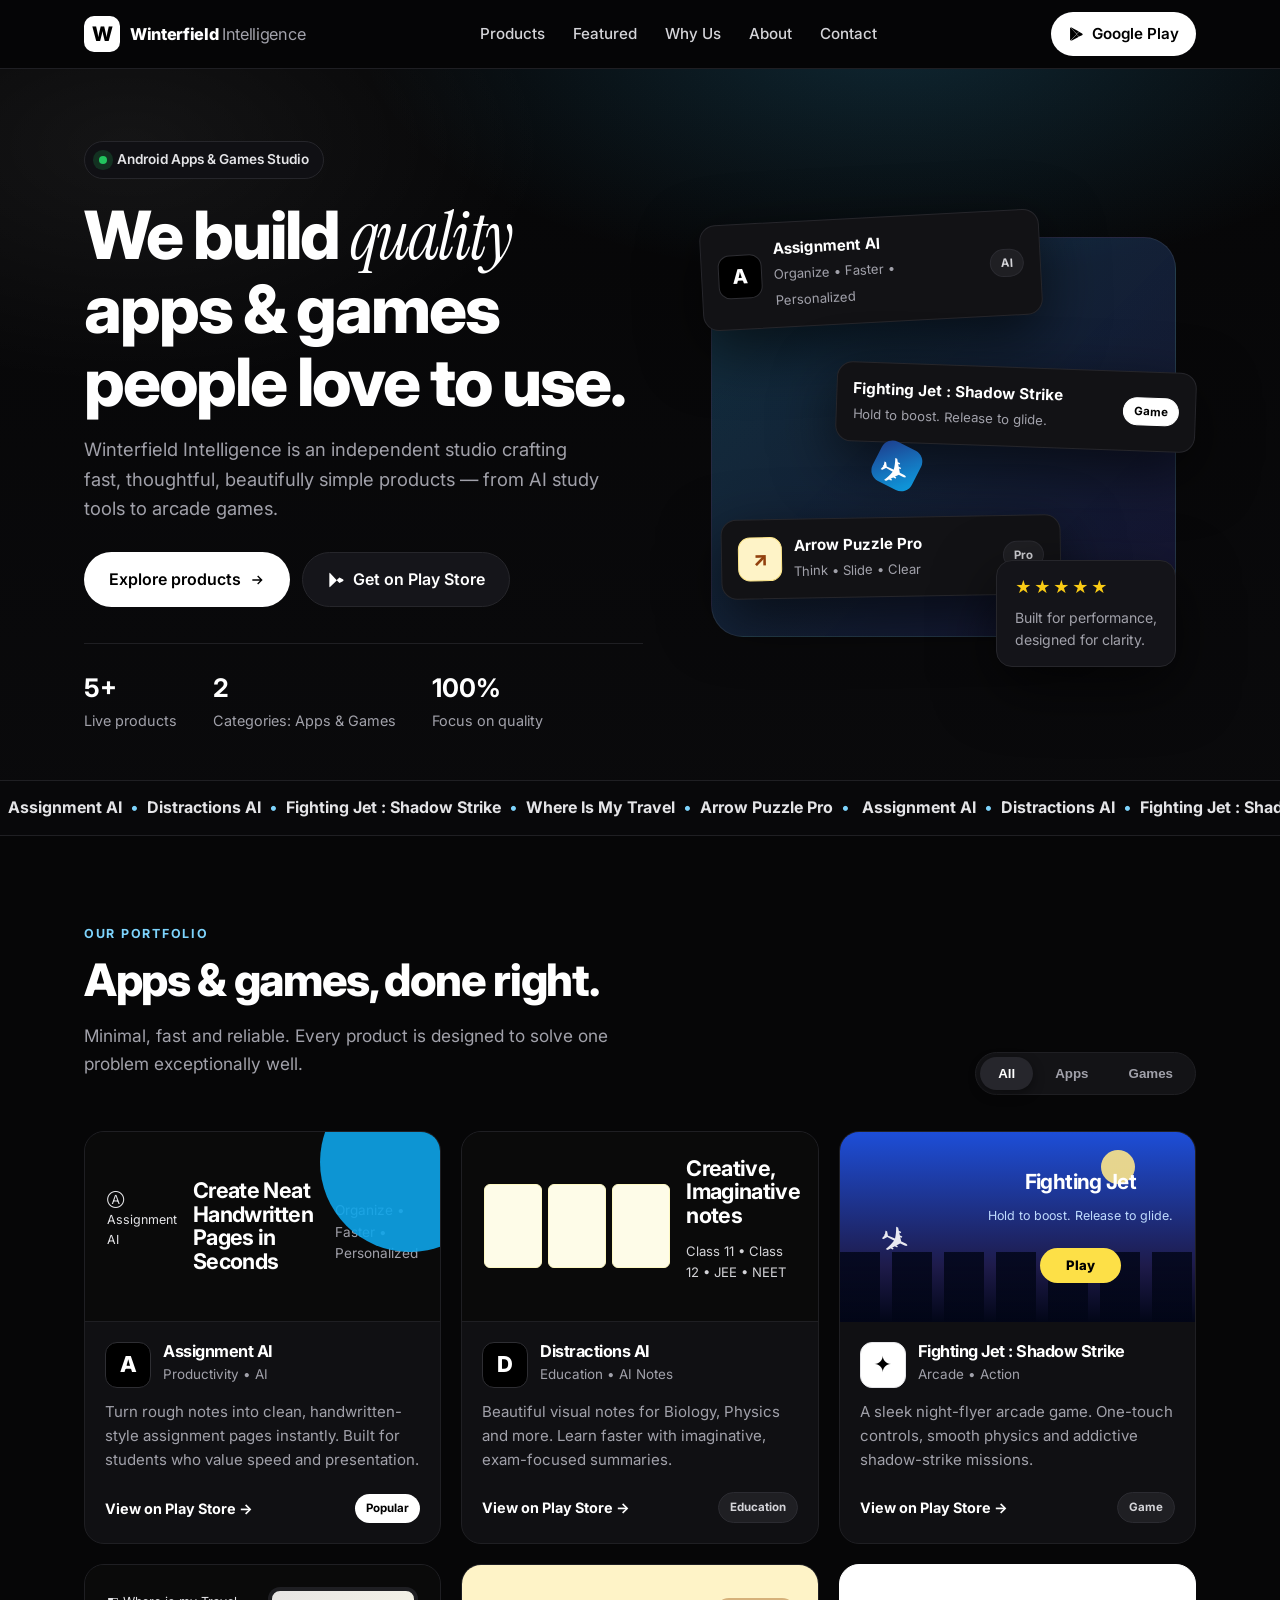
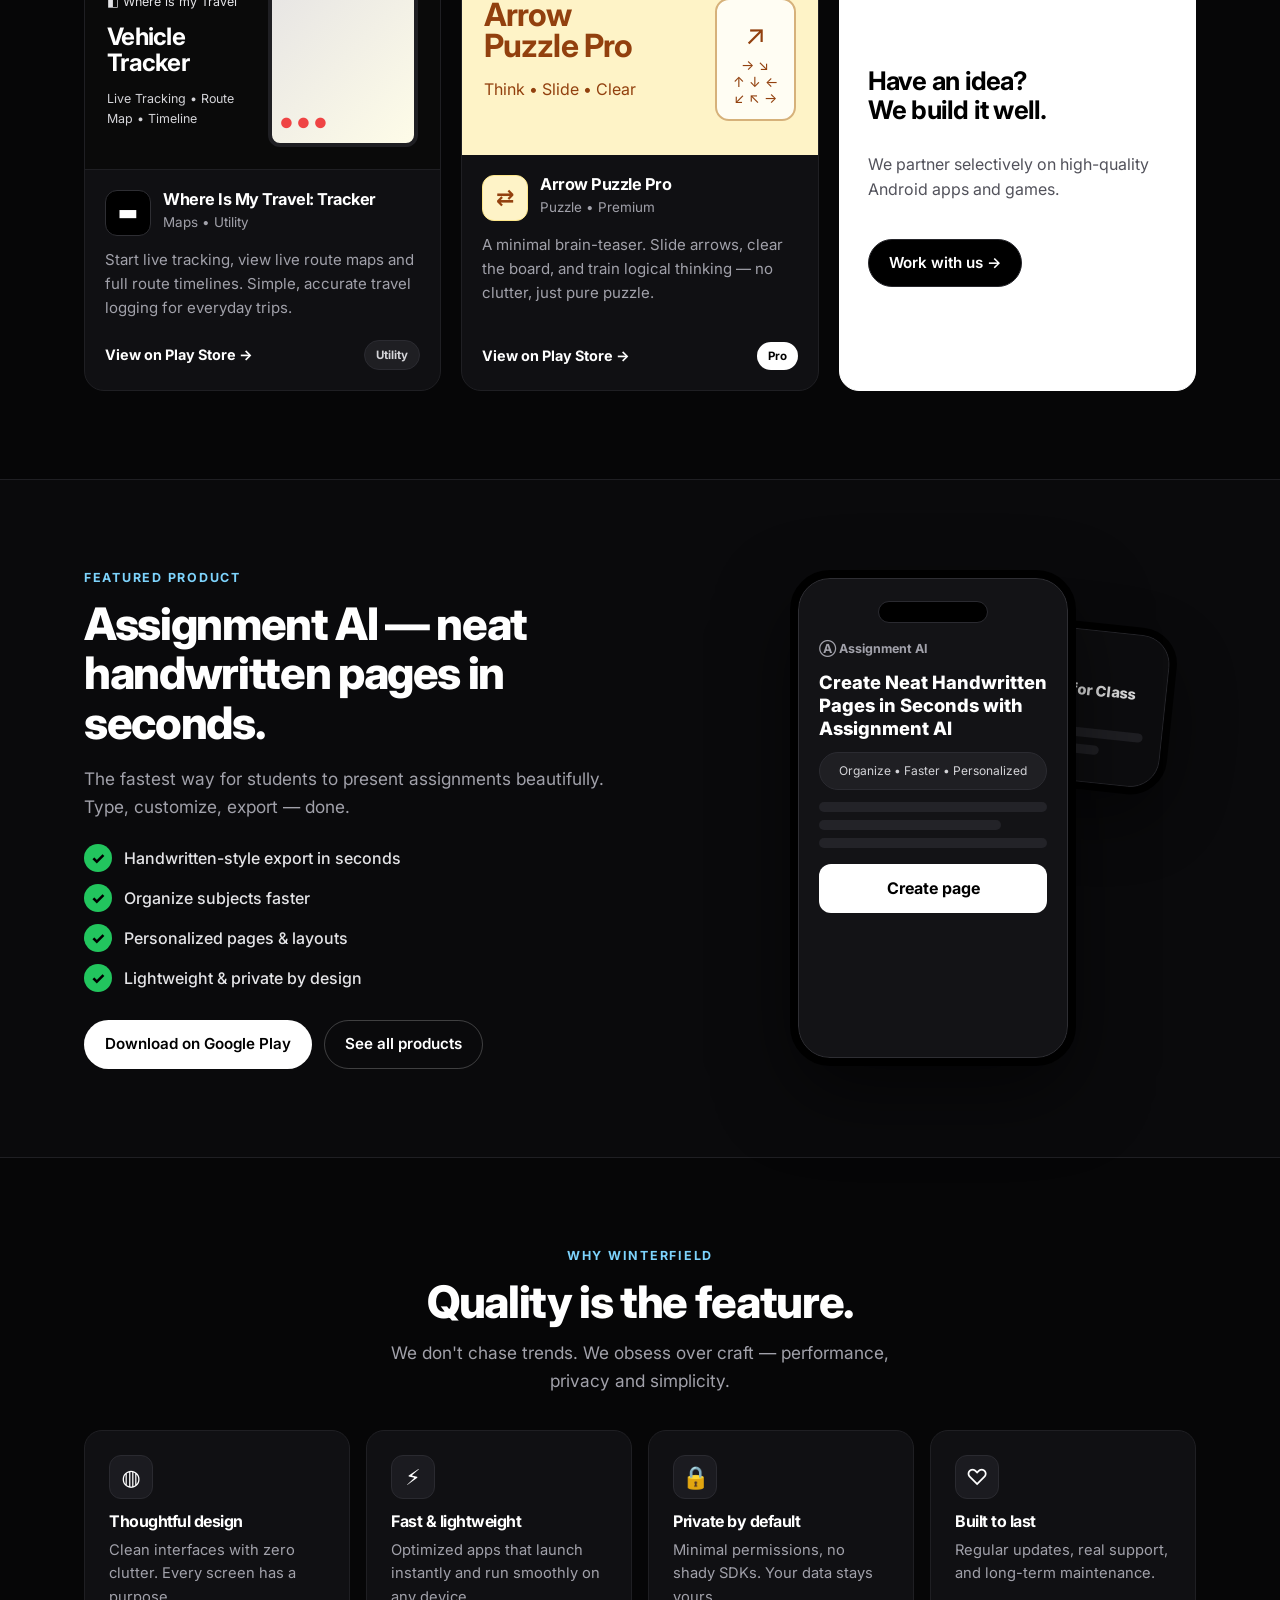
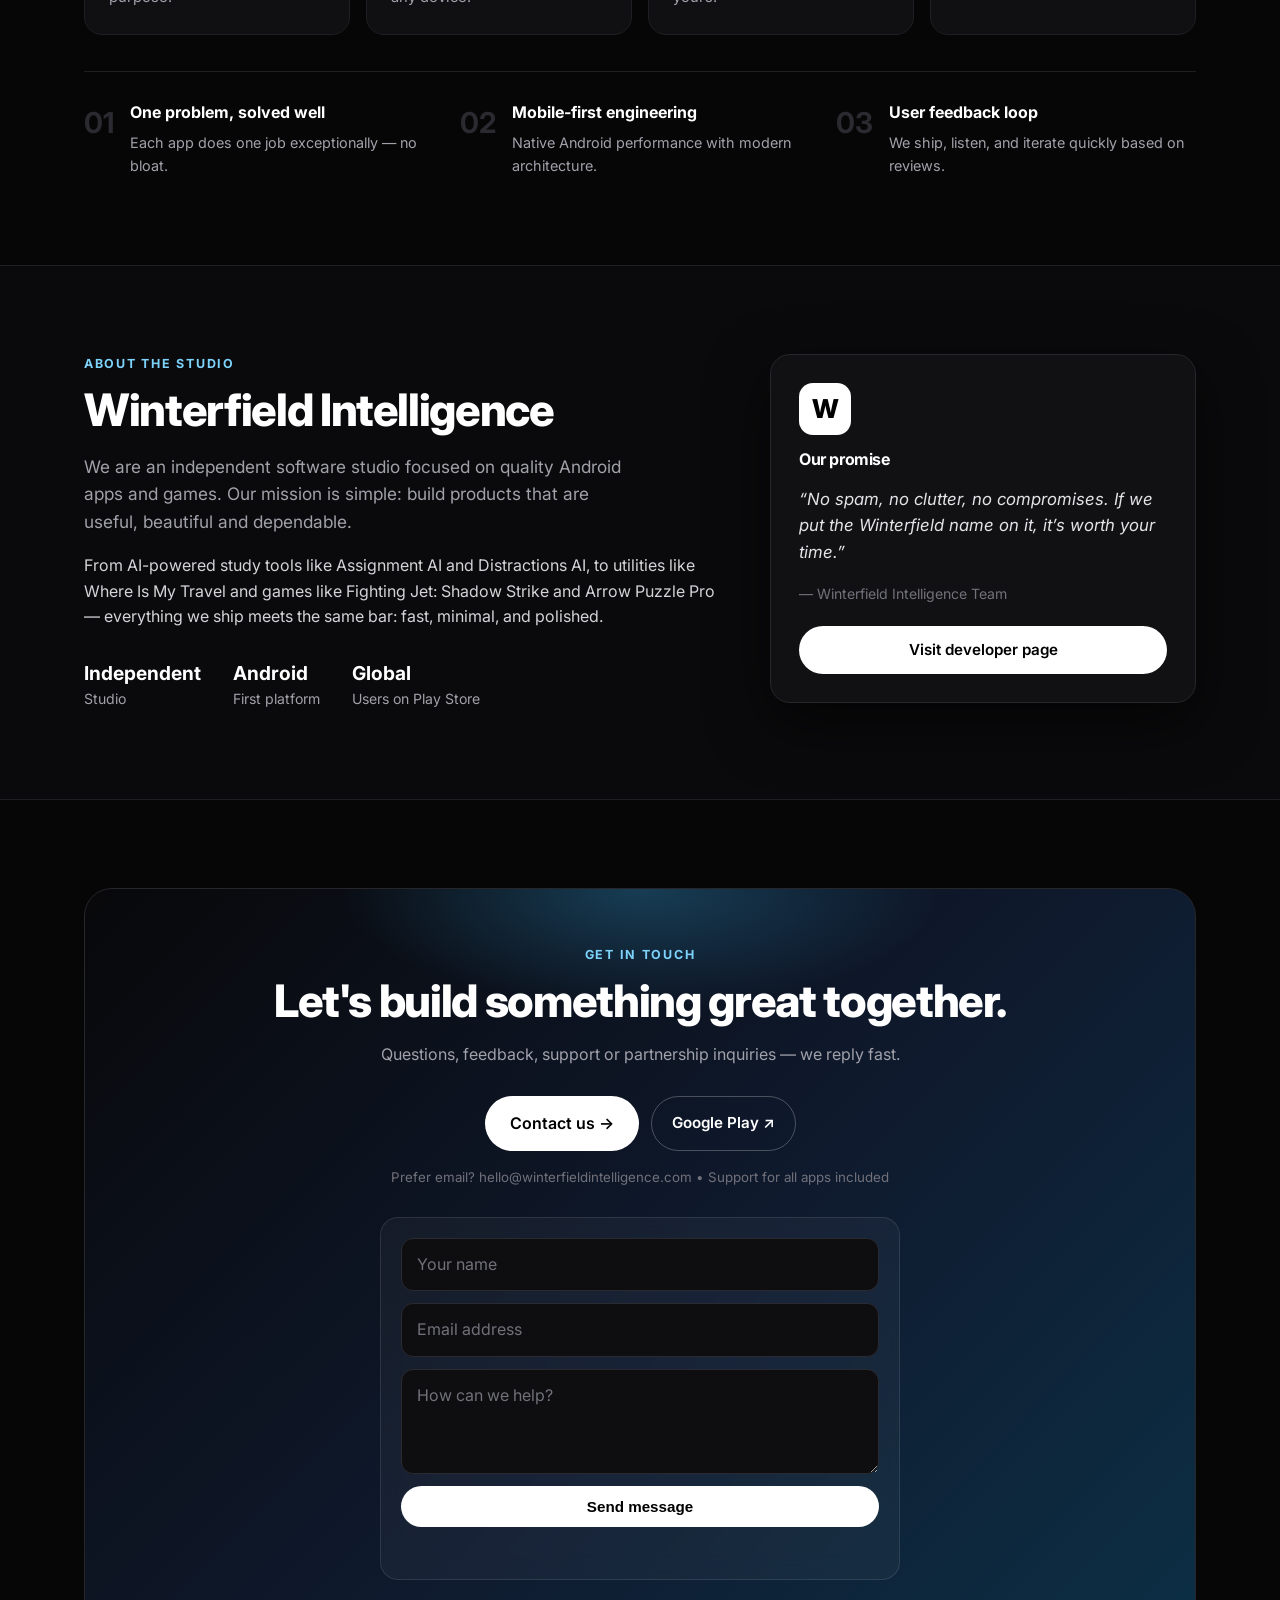
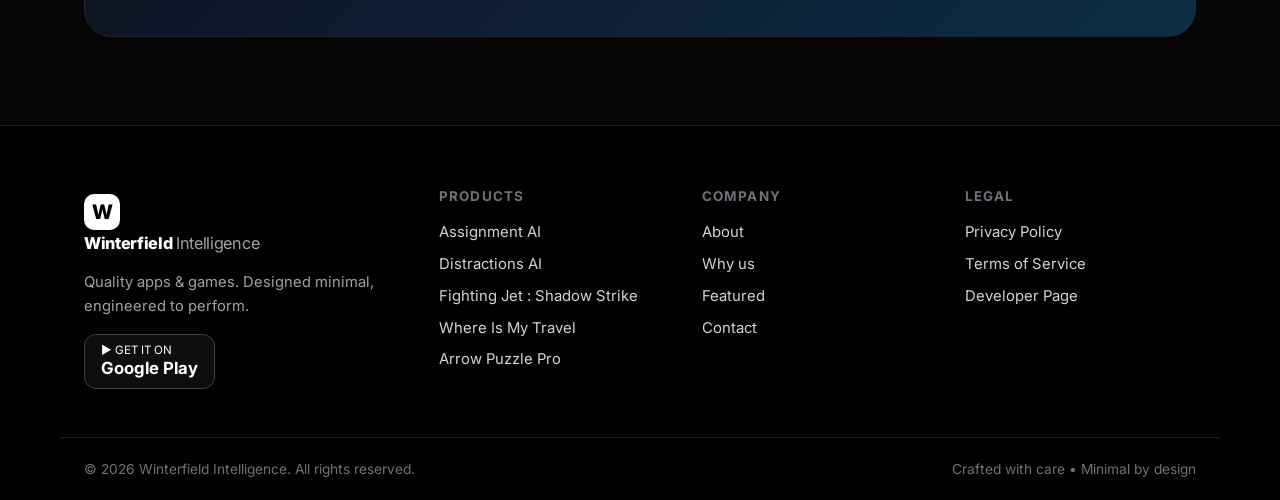
==== index.html @ f17bef76 "first commit" ====
<!DOCTYPE html>
<html lang="en">
<head>
  <meta charset="UTF-8" />
  <meta name="viewport" content="width=device-width, initial-scale=1.0" />
  <meta name="theme-color" content="#060607" />
  <meta name="color-scheme" content="dark" />
  <title>Winterfield Intelligence — Quality Apps & Games</title>
  <meta name="description" content="Winterfield Intelligence builds quality, fast and thoughtful apps and games for Android. Assignment AI, Distractions AI, Fighting Jet: Shadow Strike, Where Is My Travel, Arrow Puzzle Pro." />
  <link rel="icon" href="data:image/svg+xml,<svg xmlns='http://www.w3.org/2000/svg' viewBox='0 0 100 100'><rect width='100' height='100' rx='22' fill='%230f172a'/><path d='M28 32 L42 68 L50 50 L58 68 L72 32' stroke='white' stroke-width='8' fill='none' stroke-linecap='round' stroke-linejoin='round'/></svg>" />
  <link rel="preconnect" href="https://fonts.googleapis.com">
  <link rel="preconnect" href="https://fonts.gstatic.com" crossorigin>
  <link href="https://fonts.googleapis.com/css2?family=Inter:wght@400;500;600;700;800&family=Instrument+Serif:ital@0;1&display=swap" rel="stylesheet">
  <link rel="stylesheet" href="styles.css" />
</head>
<body>
  <div class="progress" id="progress"></div>

  <header class="nav" id="top">
    <div class="container nav-inner">
      <a href="#top" class="brand" aria-label="Winterfield Intelligence home">
        <span class="brand-mark">W</span>
        <span class="brand-text">Winterfield <em>Intelligence</em></span>
      </a>
      <nav class="nav-links" id="navLinks">
        <a href="#products">Products</a>
        <a href="#featured">Featured</a>
        <a href="#why">Why Us</a>
        <a href="#about">About</a>
        <a href="#contact">Contact</a>
      </nav>
      <div class="nav-cta">
        <a class="btn btn-small btn-dark" href="https://play.google.com/store/apps/developer?id=Winterfield+Intelligence" target="_blank" rel="noopener">
          <svg width="16" height="16" viewBox="0 0 24 24" fill="currentColor"><path d="M3.6 2.3c-.3.3-.5.8-.5 1.4v16.6c0 .6.2 1.1.5 1.4l.1.1 9.3-9.3v-.2L3.7 2.2l-.1.1z"/><path d="M16.6 15.9L13 12.3v-.2l3.6-3.6 4.5 2.6c1.3.7 1.3 1.9 0 2.6l-4.5 2.2z"/><path d="M16.4 16.1L13 12.7 4.1 21.6c.4.4 1 .4 1.8 0l10.5-5.5z"/><path d="M16.4 8.1L5.9 2.6c-.8-.4-1.4-.4-1.8 0l8.9 8.9 3.4-3.4z"/></svg>
          Google Play
        </a>
        <button class="menu-btn" id="menuBtn" aria-label="Menu"><span></span><span></span></button>
      </div>
    </div>
    <div class="mobile-menu" id="mobileMenu">
      <a href="#products">Products</a>
      <a href="#featured">Featured</a>
      <a href="#why">Why Us</a>
      <a href="#about">About</a>
      <a href="#contact">Contact</a>
      <a class="btn btn-dark" href="https://play.google.com/store/apps/developer?id=Winterfield+Intelligence" target="_blank" rel="noopener">View on Google Play</a>
    </div>
  </header>

  <!-- HERO -->
  <section class="hero">
    <div class="container hero-grid">
      <div class="hero-copy">
        <div class="pill reveal"><span class="dot"></span> Android Apps & Games Studio</div>
        <h1 class="reveal">We build <span class="serif">quality</span> apps & games people love to use.</h1>
        <p class="lead reveal">Winterfield Intelligence is an independent studio crafting fast, thoughtful, beautifully simple products — from AI study tools to arcade games.</p>
        <div class="hero-actions reveal">
          <a href="#products" class="btn btn-dark btn-large">Explore products
            <svg width="16" height="16" viewBox="0 0 24 24" fill="none" stroke="currentColor" stroke-width="2"><path d="M5 12h14M13 6l6 6-6 6"/></svg>
          </a>
          <a href="https://play.google.com/store/apps/developer?id=Winterfield+Intelligence" target="_blank" rel="noopener" class="btn btn-light btn-large">
            <svg width="18" height="18" viewBox="0 0 24 24" fill="currentColor"><path d="M3.6 2.3c-.3.3-.5.8-.5 1.4v16.6c0 .6.2 1.1.5 1.4l.1.1 9.3-9.3v-.2L3.7 2.2l-.1.1z"/><path d="M16.6 15.9L13 12.3v-.2l3.6-3.6 4.5 2.6c1.3.7 1.3 1.9 0 2.6l-4.5 2.2z"/></svg>
            Get on Play Store
          </a>
        </div>
        <div class="hero-stats reveal">
          <div><strong>5+</strong><span>Live products</span></div>
          <div><strong>2</strong><span>Categories: Apps & Games</span></div>
          <div><strong>100%</strong><span>Focus on quality</span></div>
        </div>
      </div>

      <div class="hero-visual reveal">
        <div class="hero-card-stack">
          <div class="mini-card mc-1">
            <div class="mc-icon black">A</div>
            <div><b>Assignment AI</b><i>Organize • Faster • Personalized</i></div>
            <span class="tag">AI</span>
          </div>
          <div class="mini-card mc-2">
            <div class="mc-icon jet">✈</div>
            <div><b>Fighting Jet : Shadow Strike</b><i>Hold to boost. Release to glide.</i></div>
            <span class="tag dark">Game</span>
          </div>
          <div class="mini-card mc-3">
            <div class="mc-icon cream">↗</div>
            <div><b>Arrow Puzzle Pro</b><i>Think • Slide • Clear</i></div>
            <span class="tag">Pro</span>
          </div>
          <div class="hero-blob"></div>
          <div class="hero-rating">
            <div class="stars">★★★★★</div>
            <p>Built for performance,<br>designed for clarity.</p>
          </div>
        </div>
      </div>
    </div>
    <div class="marquee">
      <div class="marquee-track">
        <span>Assignment AI</span><i>•</i><span>Distractions AI</span><i>•</i><span>Fighting Jet : Shadow Strike</span><i>•</i><span>Where Is My Travel</span><i>•</i><span>Arrow Puzzle Pro</span><i>•</i>
        <span>Assignment AI</span><i>•</i><span>Distractions AI</span><i>•</i><span>Fighting Jet : Shadow Strike</span><i>•</i><span>Where Is My Travel</span><i>•</i><span>Arrow Puzzle Pro</span><i>•</i>
      </div>
    </div>
  </section>

  <!-- PRODUCTS -->
  <section class="section" id="products">
    <div class="container">
      <div class="section-head">
        <div>
          <p class="eyebrow">Our portfolio</p>
          <h2>Apps & games, done right.</h2>
          <p class="sub">Minimal, fast and reliable. Every product is designed to solve one problem exceptionally well.</p>
        </div>
        <div class="filter">
          <button class="filter-btn active" data-filter="all">All</button>
          <button class="filter-btn" data-filter="app">Apps</button>
          <button class="filter-btn" data-filter="game">Games</button>
        </div>
      </div>

      <div class="grid" id="productGrid">
        <!-- Assignment AI -->
        <article class="card reveal" data-type="app">
          <div class="card-banner banner-dark">
            <span class="banner-kicker">Ⓐ Assignment AI</span>
            <h3>Create Neat Handwritten Pages in Seconds</h3>
            <p>Organize • Faster • Personalized</p>
            <div class="banner-circle"></div>
          </div>
          <div class="card-body">
            <div class="card-row">
              <div class="app-icon black">A</div>
              <div><h4>Assignment AI</h4><span>Productivity • AI</span></div>
            </div>
            <p class="desc">Turn rough notes into clean, handwritten-style assignment pages instantly. Built for students who value speed and presentation.</p>
            <div class="card-foot">
              <a href="https://play.google.com/store/apps/developer?id=Winterfield+Intelligence" target="_blank" rel="noopener" class="link">View on Play Store →</a>
              <span class="badge">Popular</span>
            </div>
          </div>
        </article>

        <!-- Distractions AI -->
        <article class="card reveal" data-type="app">
          <div class="card-banner banner-notes">
            <div class="notes-mock"><span></span><span></span><span></span></div>
            <div><h3>Creative, Imaginative notes</h3><p>Class 11 • Class 12 • JEE • NEET</p></div>
          </div>
          <div class="card-body">
            <div class="card-row">
              <div class="app-icon black">D</div>
              <div><h4>Distractions AI</h4><span>Education • AI Notes</span></div>
            </div>
            <p class="desc">Beautiful visual notes for Biology, Physics and more. Learn faster with imaginative, exam-focused summaries.</p>
            <div class="card-foot">
              <a href="https://play.google.com/store/apps/developer?id=Winterfield+Intelligence" target="_blank" rel="noopener" class="link">View on Play Store →</a>
              <span class="badge light">Education</span>
            </div>
          </div>
        </article>

        <!-- Fighting Jet -->
        <article class="card reveal" data-type="game">
          <div class="card-banner banner-jet">
            <div class="jet-scene"><div class="moon"></div><div class="city"></div><div class="jet">✈</div></div>
            <div class="jet-copy"><h3>Fighting Jet</h3><p>Hold to boost. Release to glide.</p><span class="play-btn">Play</span></div>
          </div>
          <div class="card-body">
            <div class="card-row">
              <div class="app-icon white">✦</div>
              <div><h4>Fighting Jet : Shadow Strike</h4><span>Arcade • Action</span></div>
            </div>
            <p class="desc">A sleek night-flyer arcade game. One-touch controls, smooth physics and addictive shadow-strike missions.</p>
            <div class="card-foot">
              <a href="https://play.google.com/store/apps/developer?id=Winterfield+Intelligence" target="_blank" rel="noopener" class="link">View on Play Store →</a>
              <span class="badge light">Game</span>
            </div>
          </div>
        </article>

        <!-- Vehicle Tracker -->
        <article class="card reveal" data-type="app">
          <div class="card-banner banner-map">
            <div><span class="banner-kicker">◧ Where is my Travel</span><h3>Vehicle Tracker</h3><p>Live Tracking • Route Map • Timeline</p></div>
            <div class="map-mock"></div>
          </div>
          <div class="card-body">
            <div class="card-row">
              <div class="app-icon black">▬</div>
              <div><h4>Where Is My Travel: Tracker</h4><span>Maps • Utility</span></div>
            </div>
            <p class="desc">Start live tracking, view live route maps and full route timelines. Simple, accurate travel logging for everyday trips.</p>
            <div class="card-foot">
              <a href="https://play.google.com/store/apps/developer?id=Winterfield+Intelligence" target="_blank" rel="noopener" class="link">View on Play Store →</a>
              <span class="badge light">Utility</span>
            </div>
          </div>
        </article>

        <!-- Arrow Puzzle Pro -->
        <article class="card reveal" data-type="game">
          <div class="card-banner banner-arrow">
            <div><h3 class="arrow-title">Arrow<br>Puzzle Pro</h3><p>Think • Slide • Clear</p></div>
            <div class="maze">↗<small>→ ↘<br>↑ ↓ ←<br>↙ ↖ →</small></div>
          </div>
          <div class="card-body">
            <div class="card-row">
              <div class="app-icon cream">⇄</div>
              <div><h4>Arrow Puzzle Pro</h4><span>Puzzle • Premium</span></div>
            </div>
            <p class="desc">A minimal brain-teaser. Slide arrows, clear the board, and train logical thinking — no clutter, just pure puzzle.</p>
            <div class="card-foot">
              <a href="https://play.google.com/store/apps/developer?id=Winterfield+Intelligence" target="_blank" rel="noopener" class="link">View on Play Store →</a>
              <span class="badge">Pro</span>
            </div>
          </div>
        </article>

        <!-- Studio card -->
        <article class="card studio-card reveal" data-type="app game">
          <h3>Have an idea?<br>We build it well.</h3>
          <p>We partner selectively on high-quality Android apps and games.</p>
          <a href="#contact" class="btn btn-light">Work with us →</a>
        </article>
      </div>
    </div>
  </section>

  <!-- FEATURED -->
  <section class="section featured" id="featured">
    <div class="container featured-grid">
      <div class="featured-copy">
        <p class="eyebrow light">Featured product</p>
        <h2>Assignment AI — neat handwritten pages in seconds.</h2>
        <p class="sub light">The fastest way for students to present assignments beautifully. Type, customize, export — done.</p>
        <ul class="check-list">
          <li><span>✓</span> Handwritten-style export in seconds</li>
          <li><span>✓</span> Organize subjects faster</li>
          <li><span>✓</span> Personalized pages & layouts</li>
          <li><span>✓</span> Lightweight & private by design</li>
        </ul>
        <div class="hero-actions">
          <a class="btn btn-white" href="https://play.google.com/store/apps/developer?id=Winterfield+Intelligence" target="_blank" rel="noopener">Download on Google Play</a>
          <a class="btn btn-ghost" href="#products">See all products</a>
        </div>
      </div>
      <div class="phone-wrap">
        <div class="phone">
          <div class="notch"></div>
          <div class="phone-head">Ⓐ Assignment AI</div>
          <div class="phone-title">Create Neat Handwritten Pages in Seconds with Assignment AI</div>
          <div class="phone-pill">Organize • Faster • Personalized</div>
          <div class="phone-lines"><span></span><span></span><span></span></div>
          <div class="phone-btn">Create page</div>
        </div>
        <div class="phone phone-back">
          <div class="phone-head">Creative notes</div>
          <div class="phone-title small">Imaginative notes for Class 11 • 12 • JEE • NEET</div>
          <div class="phone-lines"><span></span><span></span></div>
        </div>
      </div>
    </div>
  </section>

  <!-- WHY -->
  <section class="section" id="why">
    <div class="container">
      <div class="center">
        <p class="eyebrow">Why Winterfield</p>
        <h2>Quality is the feature.</h2>
        <p class="sub">We don't chase trends. We obsess over craft — performance, privacy and simplicity.</p>
      </div>
      <div class="why-grid">
        <div class="why-card reveal"><div class="why-icon">◍</div><h4>Thoughtful design</h4><p>Clean interfaces with zero clutter. Every screen has a purpose.</p></div>
        <div class="why-card reveal"><div class="why-icon">⚡</div><h4>Fast & lightweight</h4><p>Optimized apps that launch instantly and run smoothly on any device.</p></div>
        <div class="why-card reveal"><div class="why-icon">🔒</div><h4>Private by default</h4><p>Minimal permissions, no shady SDKs. Your data stays yours.</p></div>
        <div class="why-card reveal"><div class="why-icon">♡</div><h4>Built to last</h4><p>Regular updates, real support, and long-term maintenance.</p></div>
      </div>
      <div class="principles">
        <div class="principle reveal"><strong>01</strong><div><h5>One problem, solved well</h5><p>Each app does one job exceptionally — no bloat.</p></div></div>
        <div class="principle reveal"><strong>02</strong><div><h5>Mobile-first engineering</h5><p>Native Android performance with modern architecture.</p></div></div>
        <div class="principle reveal"><strong>03</strong><div><h5>User feedback loop</h5><p>We ship, listen, and iterate quickly based on reviews.</p></div></div>
      </div>
    </div>
  </section>

  <!-- ABOUT -->
  <section class="section about" id="about">
    <div class="container about-grid">
      <div>
        <p class="eyebrow">About the studio</p>
        <h2>Winterfield Intelligence</h2>
        <p class="sub">We are an independent software studio focused on quality Android apps and games. Our mission is simple: build products that are useful, beautiful and dependable.</p>
        <p class="body-text">From AI-powered study tools like Assignment AI and Distractions AI, to utilities like Where Is My Travel and games like Fighting Jet: Shadow Strike and Arrow Puzzle Pro — everything we ship meets the same bar: fast, minimal, and polished.</p>
        <div class="about-stats">
          <div><strong>Independent</strong><span>Studio</span></div>
          <div><strong>Android</strong><span>First platform</span></div>
          <div><strong>Global</strong><span>Users on Play Store</span></div>
        </div>
      </div>
      <div class="about-card">
        <div class="about-logo">W</div>
        <h4>Our promise</h4>
        <p>“No spam, no clutter, no compromises. If we put the Winterfield name on it, it’s worth your time.”</p>
        <div class="founder"><span>— Winterfield Intelligence Team</span></div>
        <a class="btn btn-dark btn-full" href="https://play.google.com/store/apps/developer?id=Winterfield+Intelligence" target="_blank" rel="noopener">Visit developer page</a>
      </div>
    </div>
  </section>

  <!-- CONTACT / CTA -->
  <section class="section cta-section" id="contact">
    <div class="container">
      <div class="cta-box reveal">
        <p class="eyebrow light">Get in touch</p>
        <h2>Let's build something great together.</h2>
        <p>Questions, feedback, support or partnership inquiries — we reply fast.</p>
        <div class="cta-actions">
          <a id="emailBtn" class="btn btn-white btn-large" href="mailto:hello@winterfieldintelligence.com?subject=Hello%20Winterfield%20Intelligence">Contact us →</a>
          <a class="btn btn-ghost light-ghost" href="https://play.google.com/store/apps/developer?id=Winterfield+Intelligence" target="_blank" rel="noopener">Google Play ↗</a>
        </div>
        <small>Prefer email? hello@winterfieldintelligence.com • Support for all apps included</small>
        <form class="contact-form" id="contactForm" onsubmit="return false;">
          <input type="text" id="cName" placeholder="Your name" required />
          <input type="email" id="cEmail" placeholder="Email address" required />
          <textarea id="cMsg" placeholder="How can we help?" rows="3" required></textarea>
          <button class="btn btn-dark btn-full" type="submit">Send message</button>
          <p class="form-note" id="formNote"></p>
        </form>
      </div>
    </div>
  </section>

  <footer>
    <div class="container footer-grid">
      <div>
        <a href="#top" class="brand"><span class="brand-mark">W</span><span class="brand-text">Winterfield <em>Intelligence</em></span></a>
        <p>Quality apps & games. Designed minimal, engineered to perform.</p>
        <div class="store-badge">
          <a href="https://play.google.com/store/apps/developer?id=Winterfield+Intelligence" target="_blank" rel="noopener">
            <span class="gplay">▶ GET IT ON<br><b>Google Play</b></span>
          </a>
        </div>
      </div>
      <div>
        <h6>Products</h6>
        <a href="#products">Assignment AI</a>
        <a href="#products">Distractions AI</a>
        <a href="#products">Fighting Jet : Shadow Strike</a>
        <a href="#products">Where Is My Travel</a>
        <a href="#products">Arrow Puzzle Pro</a>
      </div>
      <div>
        <h6>Company</h6>
        <a href="#about">About</a>
        <a href="#why">Why us</a>
        <a href="#featured">Featured</a>
        <a href="#contact">Contact</a>
      </div>
      <div>
        <h6>Legal</h6>
        <a href="#" id="privacyLink">Privacy Policy</a>
        <a href="#" id="termsLink">Terms of Service</a>
        <a href="https://play.google.com/store/apps/developer?id=Winterfield+Intelligence" target="_blank" rel="noopener">Developer Page</a>
      </div>
    </div>
    <div class="container footer-bottom">
      <span>© <span id="year"></span> Winterfield Intelligence. All rights reserved.</span>
      <span class="made">Crafted with care • Minimal by design</span>
    </div>
  </footer>

  <div class="modal" id="legalModal" aria-hidden="true">
    <div class="modal-box">
      <button class="modal-close" id="modalClose">✕</button>
      <h3 id="modalTitle">Privacy Policy</h3>
      <div class="modal-body" id="modalBody"></div>
    </div>
  </div>

  <script src="script.js"></script>
</body>
</html>
---- styles.css ----
:root{
  --bg:#060607;
  --muted:#0a0a0c;
  --surface:#101013;
  --surface-2:#15151a;
  --ink:#fafafa;
  --gray:#a1a1aa;
  --gray-dim:#71717a;
  --line:#1f1f23;
  --line-soft:#26262b;
  --accent:#7dd3fc;
  --accent-strong:#38bdf8;
  --dark:#ffffff;
  --radius:20px;
  --shadow:0 20px 60px rgba(0,0,0,.6);
  --max:1160px;
  color-scheme:dark;
}
*{box-sizing:border-box}
html{scroll-behavior:smooth}
body{
  margin:0;
  font-family:'Inter',system-ui,-apple-system,Segoe UI,Roboto,sans-serif;
  color:var(--ink);
  background:var(--bg);
  -webkit-font-smoothing:antialiased;
  line-height:1.6;
}
h1,h2,h3,h4{line-height:1.1;letter-spacing:-.03em;margin:0;color:#fff}
h1{font-size:clamp(2.6rem,5.2vw,4.3rem);font-weight:800}
h2{font-size:clamp(1.9rem,3.5vw,2.8rem);font-weight:800}
.serif{font-family:'Instrument Serif',serif;font-weight:400;font-style:italic;color:#fff}
.container{max-width:var(--max);margin:0 auto;padding:0 24px}
.progress{position:fixed;top:0;left:0;height:3px;width:0;background:#fff;z-index:99}
.eyebrow{text-transform:uppercase;letter-spacing:.14em;font-size:.78rem;font-weight:700;color:var(--accent);margin:0 0 12px}
.eyebrow.light{color:#7dd3fc}
.sub{color:var(--gray);font-size:1.08rem;max-width:560px}
.center{text-align:center}.center .sub{margin:12px auto 0}

/* NAV */
.nav{position:sticky;top:0;z-index:50;background:rgba(6,6,7,.78);backdrop-filter:blur(18px);-webkit-backdrop-filter:blur(18px);border-bottom:1px solid var(--line)}
.nav-inner{display:flex;align-items:center;justify-content:space-between;height:68px}
.brand{display:flex;align-items:center;gap:10px;text-decoration:none;color:#fff}
.brand-mark{width:36px;height:36px;border-radius:10px;background:#fff;color:#000;display:grid;place-items:center;font-weight:800;font-size:20px}
.brand-text{font-weight:800;font-size:1.02rem;letter-spacing:-.02em;color:#fff}
.brand-text em{font-style:normal;font-weight:400;color:var(--gray)}
.nav-links{display:flex;gap:28px}
.nav-links a{text-decoration:none;color:#d4d4d8;font-weight:500;font-size:.95rem;transition:.2s}
.nav-links a:hover{color:#fff}
.nav-cta{display:flex;align-items:center;gap:12px}
.menu-btn{display:none;background:transparent;border:1px solid var(--line-soft);border-radius:10px;width:40px;height:40px;flex-direction:column;gap:6px;align-items:center;justify-content:center;cursor:pointer}
.menu-btn span{display:block;width:18px;height:2px;background:#fff}
.mobile-menu{display:none;flex-direction:column;gap:6px;padding:12px 24px 20px;border-top:1px solid var(--line);background:#0a0a0c}
.mobile-menu a{text-decoration:none;color:#fff;padding:10px 0;font-weight:600}
.mobile-menu.open{display:flex}

/* BUTTONS */
.btn{display:inline-flex;align-items:center;justify-content:center;gap:8px;border-radius:999px;padding:11px 20px;font-weight:600;font-size:.95rem;text-decoration:none;border:1px solid transparent;cursor:pointer;transition:.2s}
.btn-small{padding:9px 16px}
.btn-large{padding:14px 24px;font-size:1rem}
.btn-dark{background:#fff;color:#000}
.btn-dark:hover{transform:translateY(-1px);background:#e4e4e7}
.btn-light{background:var(--surface-2);color:#fff;border-color:var(--line-soft)}
.btn-light:hover{border-color:#52525b;background:#1c1c21}
.btn-white{background:#fff;color:#000}
.btn-white:hover{background:#e4e4e7}
.btn-ghost{border-color:rgba(255,255,255,.22);color:#fff;background:transparent}
.btn-ghost:hover{border-color:#fff}
.btn-full{width:100%}
.light-ghost{border-color:rgba(255,255,255,.25);color:#fff}

/* HERO */
.hero{padding:72px 0 0;overflow:hidden;background:radial-gradient(900px 420px at 70% -5%,rgba(56,189,248,.18) 0%,transparent 60%),radial-gradient(700px 400px at 10% 10%,rgba(255,255,255,.06) 0%,transparent 60%),linear-gradient(#060607,#0a0a0c)}
.hero-grid{display:grid;grid-template-columns:1.05fr .95fr;gap:48px;align-items:center}
.pill{display:inline-flex;align-items:center;gap:10px;background:#101014;border:1px solid var(--line-soft);border-radius:999px;padding:7px 14px;font-size:.85rem;font-weight:600;color:#e4e4e7}
.dot{width:8px;height:8px;border-radius:50%;background:#22c55e;box-shadow:0 0 0 6px rgba(34,197,94,.18)}
.hero-copy h1{margin:20px 0 16px}
.lead{color:var(--gray);font-size:1.15rem;max-width:520px;margin:0 0 28px}
.hero-actions{display:flex;gap:12px;flex-wrap:wrap}
.hero-stats{display:flex;gap:36px;margin-top:36px;border-top:1px solid var(--line);padding-top:24px}
.hero-stats div{display:flex;flex-direction:column}
.hero-stats strong{font-size:1.6rem;color:#fff}
.hero-stats span{color:var(--gray);font-size:.9rem}

.hero-visual{position:relative;min-height:460px}
.hero-card-stack{position:relative;height:480px}
.mini-card{position:absolute;background:#121215;border:1px solid var(--line-soft);border-radius:16px;padding:14px 16px;display:flex;gap:12px;align-items:center;box-shadow:var(--shadow);width:340px;z-index:2;color:#fff}
.mini-card b{display:block;font-size:.95rem;color:#fff}
.mini-card i{font-style:normal;color:var(--gray);font-size:.82rem}
.mc-1{top:20px;left:10px;rotate:-3deg}
.mc-2{top:170px;right:0;rotate:2deg;width:360px}
.mc-3{top:320px;left:30px;rotate:-1deg}
.mc-icon{width:44px;height:44px;border-radius:12px;display:grid;place-items:center;font-weight:800;color:#fff;flex-shrink:0;font-size:20px}
.mc-icon.black{background:#000;border:1px solid #2e2e33}
.mc-icon.jet{background:linear-gradient(135deg,#1e3a8a,#0ea5e9)}
.mc-icon.cream{background:#fef3c7;color:#92400e;border:1px solid #fde68a}
.tag{margin-left:auto;font-size:.72rem;font-weight:700;background:#1f1f23;border:1px solid #2b2b31;border-radius:999px;padding:4px 10px;color:#d4d4d8;flex-shrink:0}
.tag.dark{background:#fff;color:#000;border-color:#fff}
.hero-blob{position:absolute;inset:40px 20px;background:linear-gradient(135deg,rgba(56,189,248,.22),rgba(30,27,75,.6));border:1px solid rgba(255,255,255,.08);border-radius:32px;z-index:0}
.hero-rating{position:absolute;bottom:10px;right:20px;background:#141419;border:1px solid var(--line-soft);color:#fff;border-radius:16px;padding:14px 18px;z-index:3;box-shadow:var(--shadow)}
.stars{color:#facc15;letter-spacing:2px}
.hero-rating p{margin:6px 0 0;font-size:.88rem;color:var(--gray)}

.marquee{margin-top:48px;border-top:1px solid var(--line);border-bottom:1px solid var(--line);background:#08080a;overflow:hidden;white-space:nowrap;padding:14px 0;color:#e4e4e7}
.marquee-track{display:inline-block;animation:scroll 22s linear infinite}
.marquee span{font-weight:700;margin:0 8px}
.marquee i{color:var(--accent);font-style:normal}
@keyframes scroll{to{transform:translateX(-50%)}}

/* SECTIONS */
.section{padding:88px 0;background:var(--bg)}
.section-head{display:flex;justify-content:space-between;align-items:end;gap:24px;margin-bottom:36px;flex-wrap:wrap}
.filter{display:flex;background:#131316;border:1px solid var(--line);border-radius:999px;padding:4px;gap:4px}
.filter-btn{border:0;background:transparent;padding:9px 18px;border-radius:999px;font-weight:600;cursor:pointer;color:var(--gray)}
.filter-btn.active{background:#26262c;color:#fff;box-shadow:0 4px 12px rgba(0,0,0,.4)}

.grid{display:grid;grid-template-columns:repeat(3,1fr);gap:20px}
.card{background:var(--surface);border:1px solid var(--line);border-radius:var(--radius);overflow:hidden;transition:.25s;display:flex;flex-direction:column}
.card:hover{transform:translateY(-4px);box-shadow:0 24px 60px rgba(0,0,0,.55);border-color:#2e2e33}
.card-banner{min-height:190px;padding:22px;color:#fff;position:relative;overflow:hidden;display:flex;gap:16px;align-items:center}
.banner-dark{background:#0a0a0a;border-bottom:1px solid var(--line)}
.banner-dark h3{font-size:1.35rem;max-width:260px;color:#fff}
.banner-dark p{color:#a1a1aa;font-size:.85rem;margin:12px 0 0}
.banner-kicker{font-size:.78rem;color:#e4e4e7;display:block;margin-bottom:12px}
.banner-circle{position:absolute;right:-60px;top:-60px;width:180px;height:180px;background:#0ea5e9;opacity:.9;border-radius:50%}
.banner-notes{background:#0a0a0a;border-bottom:1px solid var(--line)}
.banner-notes h3{font-size:1.35rem;color:#fff}
.banner-notes p{font-size:.82rem;color:#d4d4d8}
.notes-mock{display:flex;gap:6px}
.notes-mock span{width:58px;height:84px;background:#fefce8;border-radius:6px;display:block;border:1px solid #fef9c3}
.banner-jet{background:linear-gradient(180deg,#1d4ed8,#1e1b4b 70%,#020617)}
.jet-scene{position:absolute;inset:0;opacity:.9}
.moon{position:absolute;right:60px;top:18px;width:34px;height:34px;background:#fde68a;border-radius:50%}
.city{position:absolute;bottom:0;left:0;right:0;height:70px;background:repeating-linear-gradient(90deg,#020617 0 40px,transparent 40px 52px);opacity:.9}
.jet{position:absolute;left:40px;top:80px;font-size:36px;transform:rotate(25deg)}
.jet-copy{position:relative;z-index:1;margin-left:auto;text-align:center}
.jet-copy h3{font-size:1.3rem;color:#fff}
.jet-copy p{font-size:.78rem;color:#bfdbfe}
.play-btn{display:inline-block;margin-top:10px;background:#fde047;color:#000;font-weight:800;font-size:.82rem;border-radius:999px;padding:7px 26px}
.banner-map{background:#0a0a0a;border-bottom:1px solid var(--line)}
.banner-map h3{font-size:1.5rem;color:#fff}
.banner-map p{font-size:.78rem;color:#d4d4d8}
.map-mock{width:150px;height:160px;background:linear-gradient(135deg,#e7e5e4,#fefce8);border-radius:12px;margin-left:auto;flex-shrink:0;border:4px solid #1f1f23;position:relative}
.map-mock::after{content:'● ● ●';position:absolute;color:#ef4444;font-size:14px;bottom:8px;left:8px}
.banner-arrow{background:#fef3c7;color:#78350f}
.arrow-title{font-size:2rem!important;color:#92400e;line-height:.95!important}
.banner-arrow p{color:#92400e!important}
.maze{margin-left:auto;background:#fffdf3;border:2px solid #d6b17a;border-radius:14px;padding:12px 16px;font-size:28px;color:#92400e;text-align:center}
.maze small{display:block;font-size:14px;line-height:1.2}
.card-body{padding:20px;display:flex;flex-direction:column;gap:12px;flex:1}
.card-row{display:flex;gap:12px;align-items:center}
.app-icon{width:46px;height:46px;border-radius:12px;display:grid;place-items:center;font-weight:800;font-size:22px;flex-shrink:0}
.app-icon.black{background:#000;color:#fff;border:1px solid #2e2e33}
.app-icon.white{background:#fff;border:1px solid #e4e4e7;color:#000}
.app-icon.cream{background:#fef3c7;border:1px solid #fde68a;color:#92400e}
.card-row h4{margin:0;font-size:1.02rem;color:#fff}
.card-row span{font-size:.84rem;color:var(--gray)}
.desc{color:var(--gray);font-size:.94rem;margin:0;flex:1}
.card-foot{display:flex;justify-content:space-between;align-items:center;margin-top:8px}
.link{color:#fff;font-weight:700;font-size:.9rem;text-decoration:none}
.link:hover{text-decoration:underline}
.badge{background:#fff;color:#000;font-size:.72rem;font-weight:700;padding:5px 11px;border-radius:999px}
.badge.light{background:#1f1f23;color:#d4d4d8;border:1px solid #2b2b31}
.studio-card{background:#fff;color:#000;padding:28px;justify-content:center;gap:12px;border-color:#fff}
.studio-card h3{font-size:1.6rem;color:#000}
.studio-card p{color:#52525b}
.studio-card .btn{margin-top:8px;align-self:flex-start;background:#000;color:#fff}

/* FEATURED */
.featured{background:#0a0a0c;border-top:1px solid var(--line);border-bottom:1px solid var(--line)}
.featured-grid{display:grid;grid-template-columns:1fr 1fr;gap:60px;align-items:center}
.featured h2{margin:12px 0 16px}
.sub.light{color:var(--gray)}
.check-list{list-style:none;padding:0;margin:24px 0 28px;display:grid;gap:12px}
.check-list li{display:flex;gap:12px;align-items:center;font-weight:500;color:#e4e4e7}
.check-list span{width:28px;height:28px;border-radius:50%;background:#22c55e;color:#000;display:grid;place-items:center;font-weight:800;flex-shrink:0}
.phone-wrap{position:relative;display:flex;justify-content:center;min-height:480px}
.phone{width:270px;background:#131316;color:#fff;border-radius:32px;padding:22px 20px;box-shadow:0 30px 80px rgba(0,0,0,.6);z-index:2;border:1px solid #2e2e33;outline:8px solid #000}
.phone-back{position:absolute;right:20px;top:40px;opacity:.85;transform:rotate(6deg);z-index:1;scale:.92;background:#0e0e10}
.notch{width:110px;height:22px;background:#000;border:1px solid #2a2a30;border-radius:999px;margin:0 auto 16px}
.phone-head{font-size:.78rem;font-weight:700;color:var(--gray)}
.phone-title{font-weight:800;font-size:1.15rem;margin:12px 0;line-height:1.25;color:#fff}
.phone-title.small{font-size:1rem}
.phone-pill{background:#1f1f23;border:1px solid #2b2b31;border-radius:999px;font-size:.75rem;padding:8px 12px;text-align:center;color:#d4d4d8;margin:12px 0}
.phone-lines span{display:block;height:10px;background:#232328;border-radius:999px;margin:8px 0}
.phone-lines span:nth-child(2){width:80%}
.phone-btn{background:#fff;color:#000;text-align:center;border-radius:12px;padding:12px;margin-top:16px;font-weight:700}

/* WHY */
#why{background:var(--bg)}
.why-grid{display:grid;grid-template-columns:repeat(4,1fr);gap:16px;margin:36px 0}
.why-card{border:1px solid var(--line);border-radius:18px;padding:24px;background:var(--surface)}
.why-card h4{margin:0 0 8px;color:#fff}
.why-card p{margin:0;color:var(--gray);font-size:.92rem}
.why-icon{width:44px;height:44px;border-radius:12px;background:#1b1b20;border:1px solid #2a2a30;display:grid;place-items:center;font-size:22px;margin-bottom:14px;color:#fff}
.principles{display:grid;grid-template-columns:repeat(3,1fr);gap:16px;border-top:1px solid var(--line);padding-top:28px}
.principle{display:flex;gap:16px}
.principle strong{font-size:1.8rem;color:#2a2a30}
.principle h5{margin:0 0 6px;font-size:1rem;color:#fff}
.principle p{margin:0;color:var(--gray);font-size:.9rem}

/* ABOUT */
.about{background:#0a0a0c;border-top:1px solid var(--line);border-bottom:1px solid var(--line)}
.about-grid{display:grid;grid-template-columns:1.2fr .8fr;gap:48px}
.body-text{color:#d4d4d8}
.about-stats{display:flex;gap:32px;margin-top:28px}
.about-stats div{display:flex;flex-direction:column}
.about-stats strong{font-size:1.2rem;color:#fff}
.about-stats span{color:var(--gray);font-size:.88rem}
.about-card{background:#111114;border:1px solid var(--line-soft);border-radius:20px;padding:28px;box-shadow:var(--shadow);height:fit-content}
.about-logo{width:52px;height:52px;border-radius:14px;background:#fff;color:#000;display:grid;place-items:center;font-weight:800;font-size:26px;margin-bottom:16px}
.about-card h4{color:#fff}
.about-card p{font-style:italic;color:#e4e4e7;font-size:1.05rem}
.founder{color:var(--gray-dim);font-size:.88rem;margin:12px 0 20px}

/* CTA */
.cta-section{background:var(--bg)}
.cta-box{background:linear-gradient(135deg,#08080a,#0f1a2e 55%,#0c2f45);border:1px solid var(--line-soft);border-radius:28px;color:#fff;padding:56px;text-align:center;position:relative;overflow:hidden}
.cta-box::before{content:'';position:absolute;top:-120px;left:50%;transform:translateX(-50%);width:600px;height:240px;background:radial-gradient(closest-side,rgba(56,189,248,.25),transparent);pointer-events:none}
.cta-box h2{margin:10px 0 12px;position:relative}
.cta-box p{color:#a1a1aa;position:relative}
.cta-actions{display:flex;gap:12px;justify-content:center;margin:28px 0 16px;flex-wrap:wrap;position:relative}
.cta-box small{color:var(--gray-dim);display:block;margin-bottom:28px;position:relative}
.contact-form{max-width:520px;margin:0 auto;background:rgba(255,255,255,.04);backdrop-filter:blur(12px);border:1px solid rgba(255,255,255,.1);border-radius:18px;padding:20px;display:grid;gap:12px;text-align:left;position:relative}
.contact-form input,.contact-form textarea{border-radius:12px;border:1px solid #2a2a30;padding:13px 15px;font:inherit;background:#0e0e10;color:#fff;width:100%}
.contact-form input::placeholder,.contact-form textarea::placeholder{color:#71717a}
.contact-form input:focus,.contact-form textarea:focus{outline:none;border-color:var(--accent-strong)}
.form-note{font-size:.86rem;color:#86efac;margin:0;min-height:20px}

/* FOOTER */
footer{background:#000;padding:60px 0 0;border-top:1px solid var(--line)}
.footer-grid{display:grid;grid-template-columns:1.4fr 1fr 1fr 1fr;gap:32px;padding-bottom:40px}
.footer-grid p{color:var(--gray);font-size:.92rem}
.footer-grid h6{margin:0 0 14px;font-size:.84rem;text-transform:uppercase;letter-spacing:.08em;color:var(--gray-dim)}
.footer-grid a{display:block;color:#d4d4d8;text-decoration:none;font-size:.93rem;margin:8px 0}
.footer-grid a:hover{color:#fff}
.store-badge{margin-top:16px}
.gplay{display:inline-block;border:1px solid #3f3f46;border-radius:12px;padding:8px 16px;font-size:.72rem;line-height:1.3;color:#fff;background:#0e0e10}
.gplay b{font-size:1.05rem}
.footer-bottom{display:flex;justify-content:space-between;border-top:1px solid var(--line);padding:20px 24px;color:var(--gray-dim);font-size:.86rem;flex-wrap:wrap;gap:8px}

/* MODAL */
.modal{position:fixed;inset:0;background:rgba(0,0,0,.75);backdrop-filter:blur(6px);display:none;place-items:center;z-index:100;padding:20px}
.modal.open{display:grid}
.modal-box{background:#131316;border:1px solid var(--line-soft);color:#fff;border-radius:20px;max-width:560px;width:100%;padding:32px;position:relative;max-height:80vh;overflow:auto}
.modal-close{position:absolute;right:16px;top:16px;border:1px solid var(--line-soft);background:#1c1c21;color:#fff;border-radius:50%;width:36px;height:36px;cursor:pointer}
.modal-body{color:var(--gray);font-size:.94rem}
.modal-body strong{color:#fff}

/* REVEAL */
.reveal{opacity:0;transform:translateY(18px);transition:.6s ease}
.reveal.visible{opacity:1;transform:none}

::selection{background:#fff;color:#000}

@media(max-width:960px){
  .hero-grid,.featured-grid,.about-grid{grid-template-columns:1fr}
  .grid{grid-template-columns:1fr 1fr}
  .why-grid{grid-template-columns:1fr 1fr}
  .principles{grid-template-columns:1fr}
  .nav-links{display:none}
  .menu-btn{display:flex}
  .hero-visual{min-height:420px}
  .cta-box{padding:36px 20px}
  .footer-grid{grid-template-columns:1fr 1fr}
}
@media(max-width:620px){
  .grid{grid-template-columns:1fr}
  .why-grid{grid-template-columns:1fr}
  .hero-stats{gap:20px}
  .mini-card{width:92%}
  .phone-back{display:none}
  .section{padding:60px 0}
  .nav-cta .btn{display:none}
}
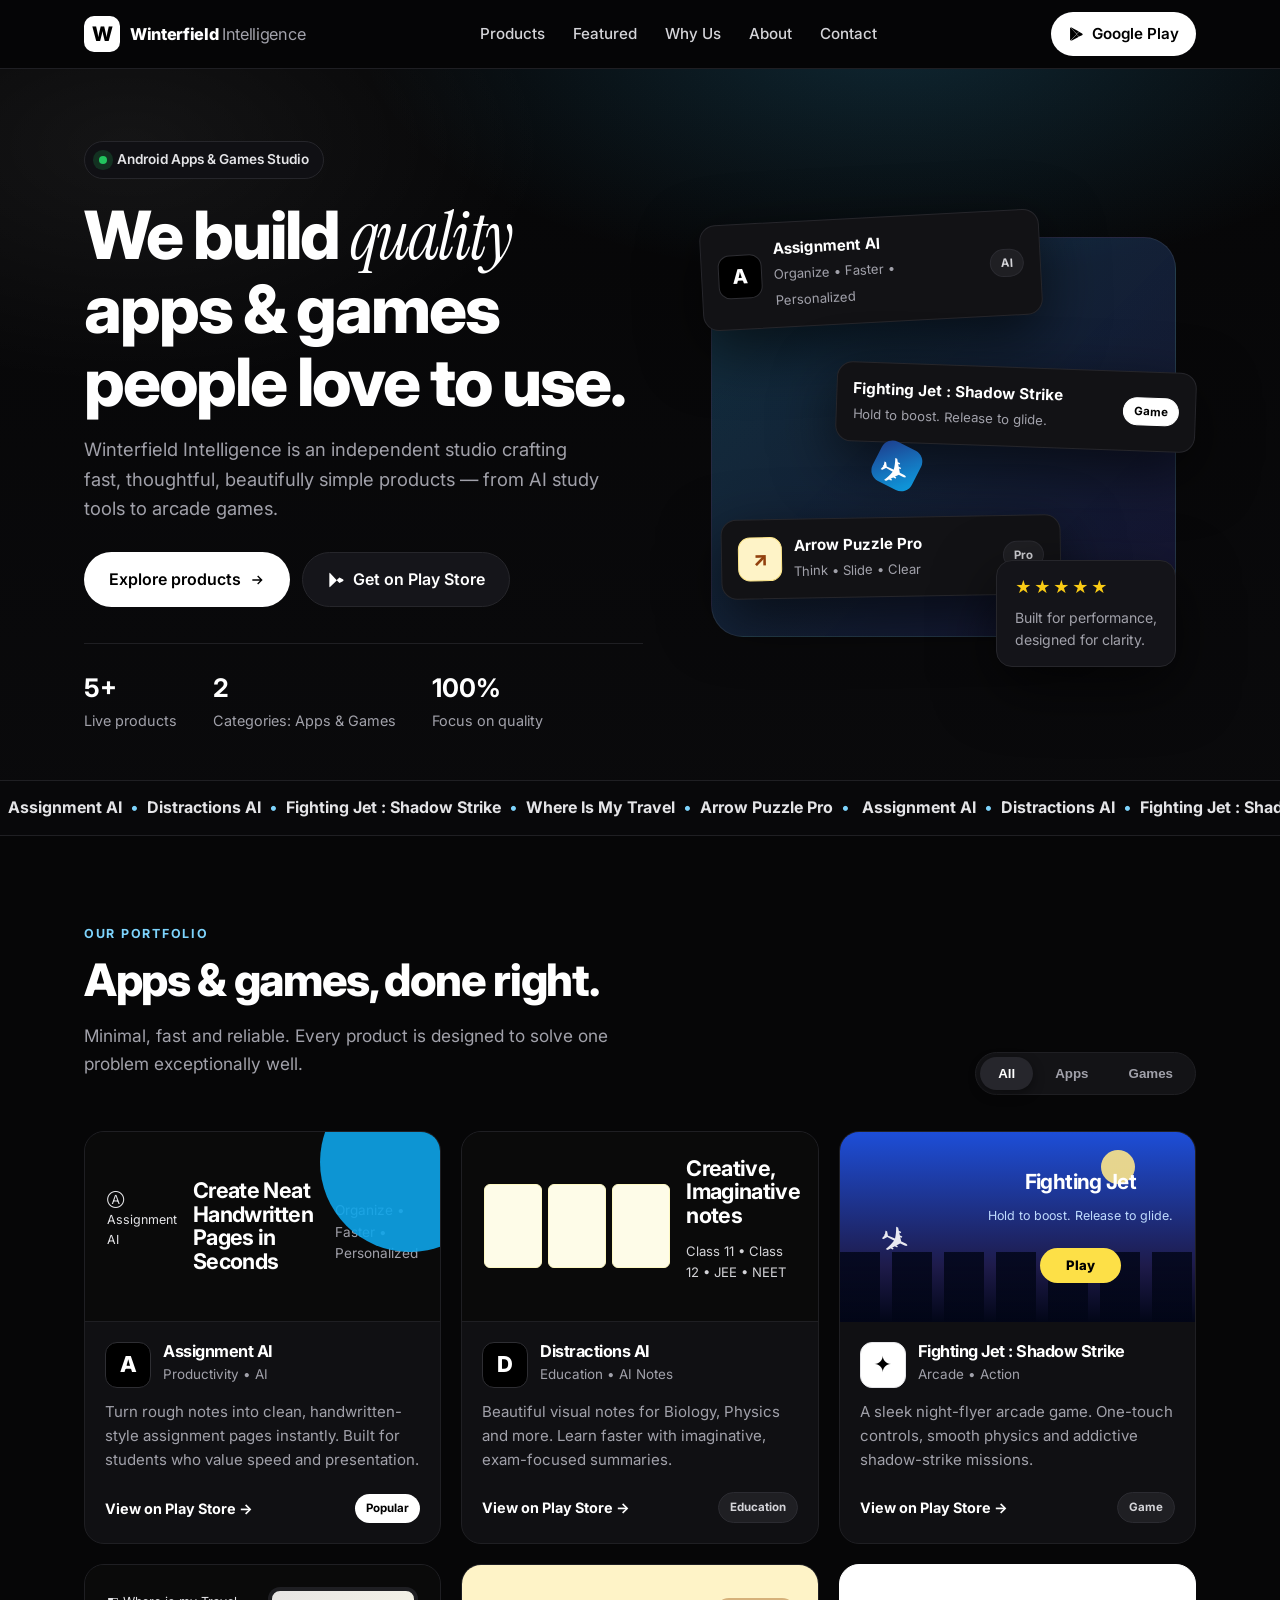
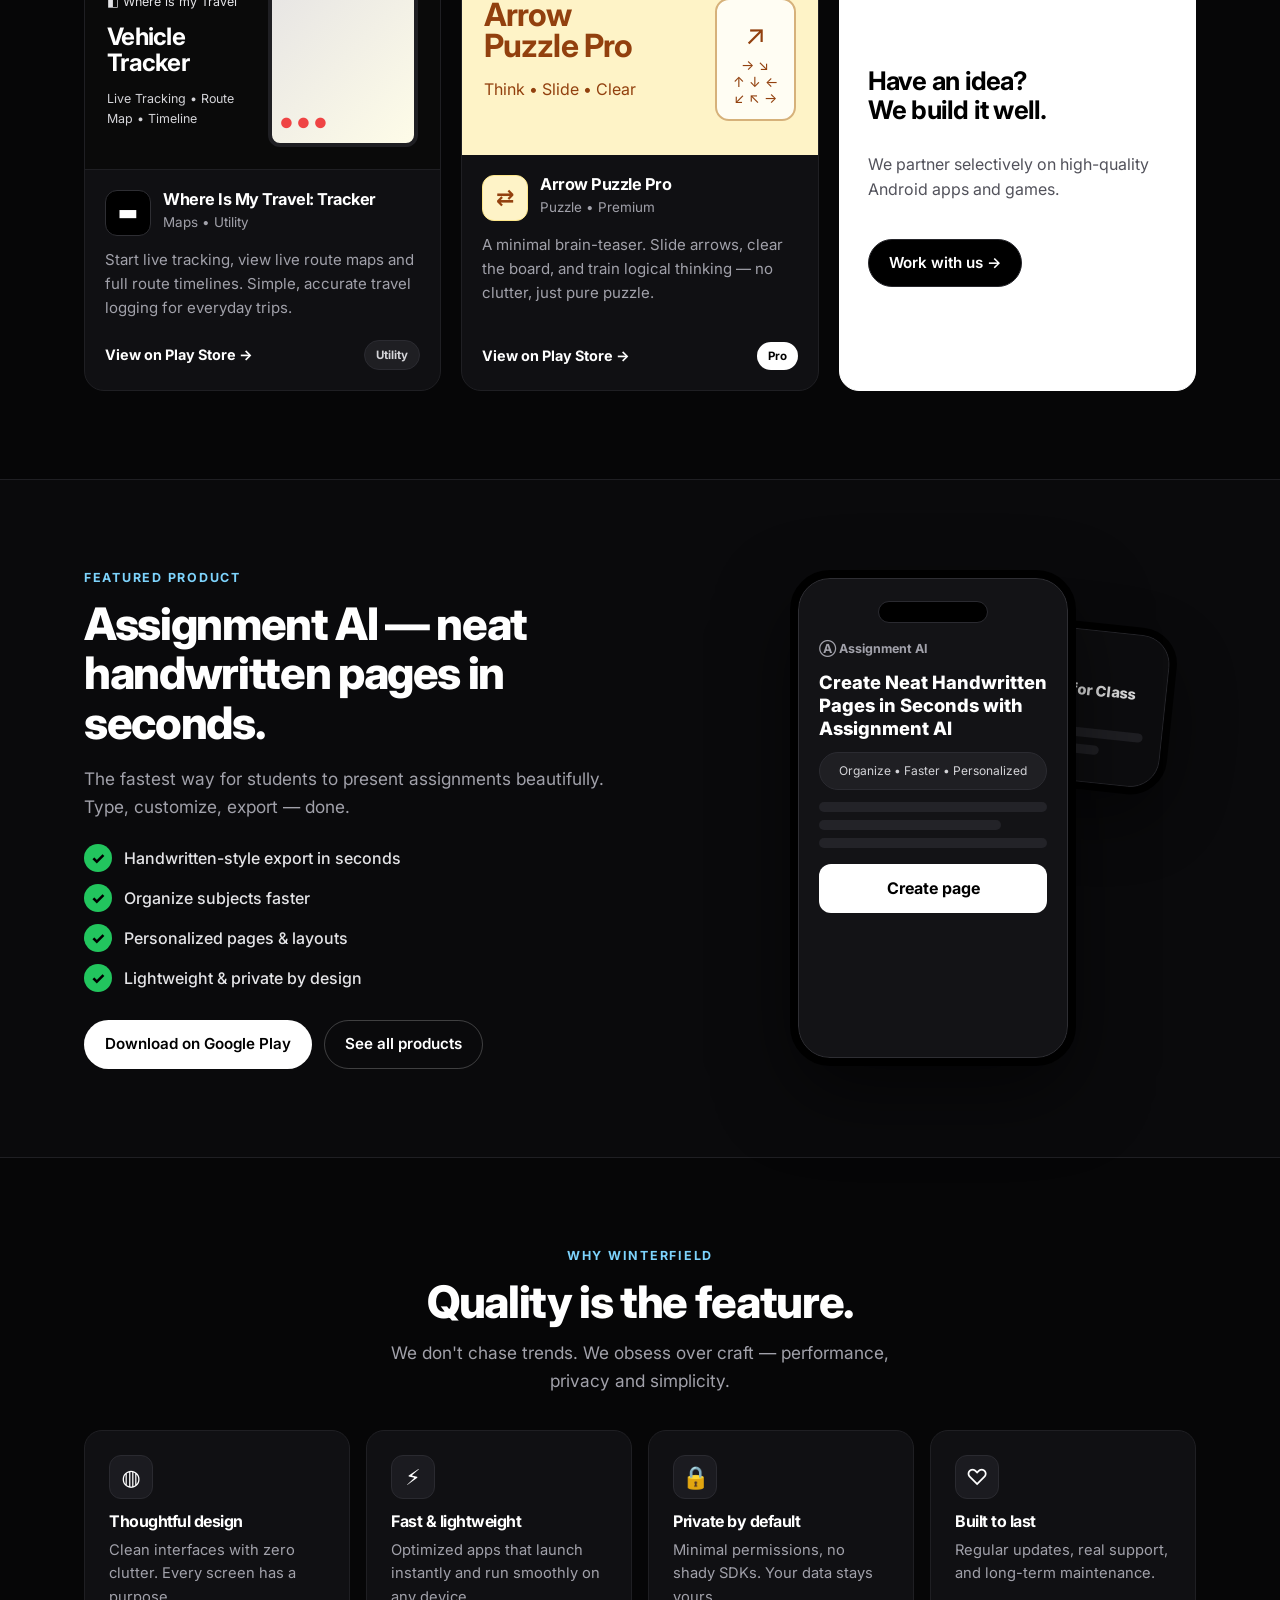
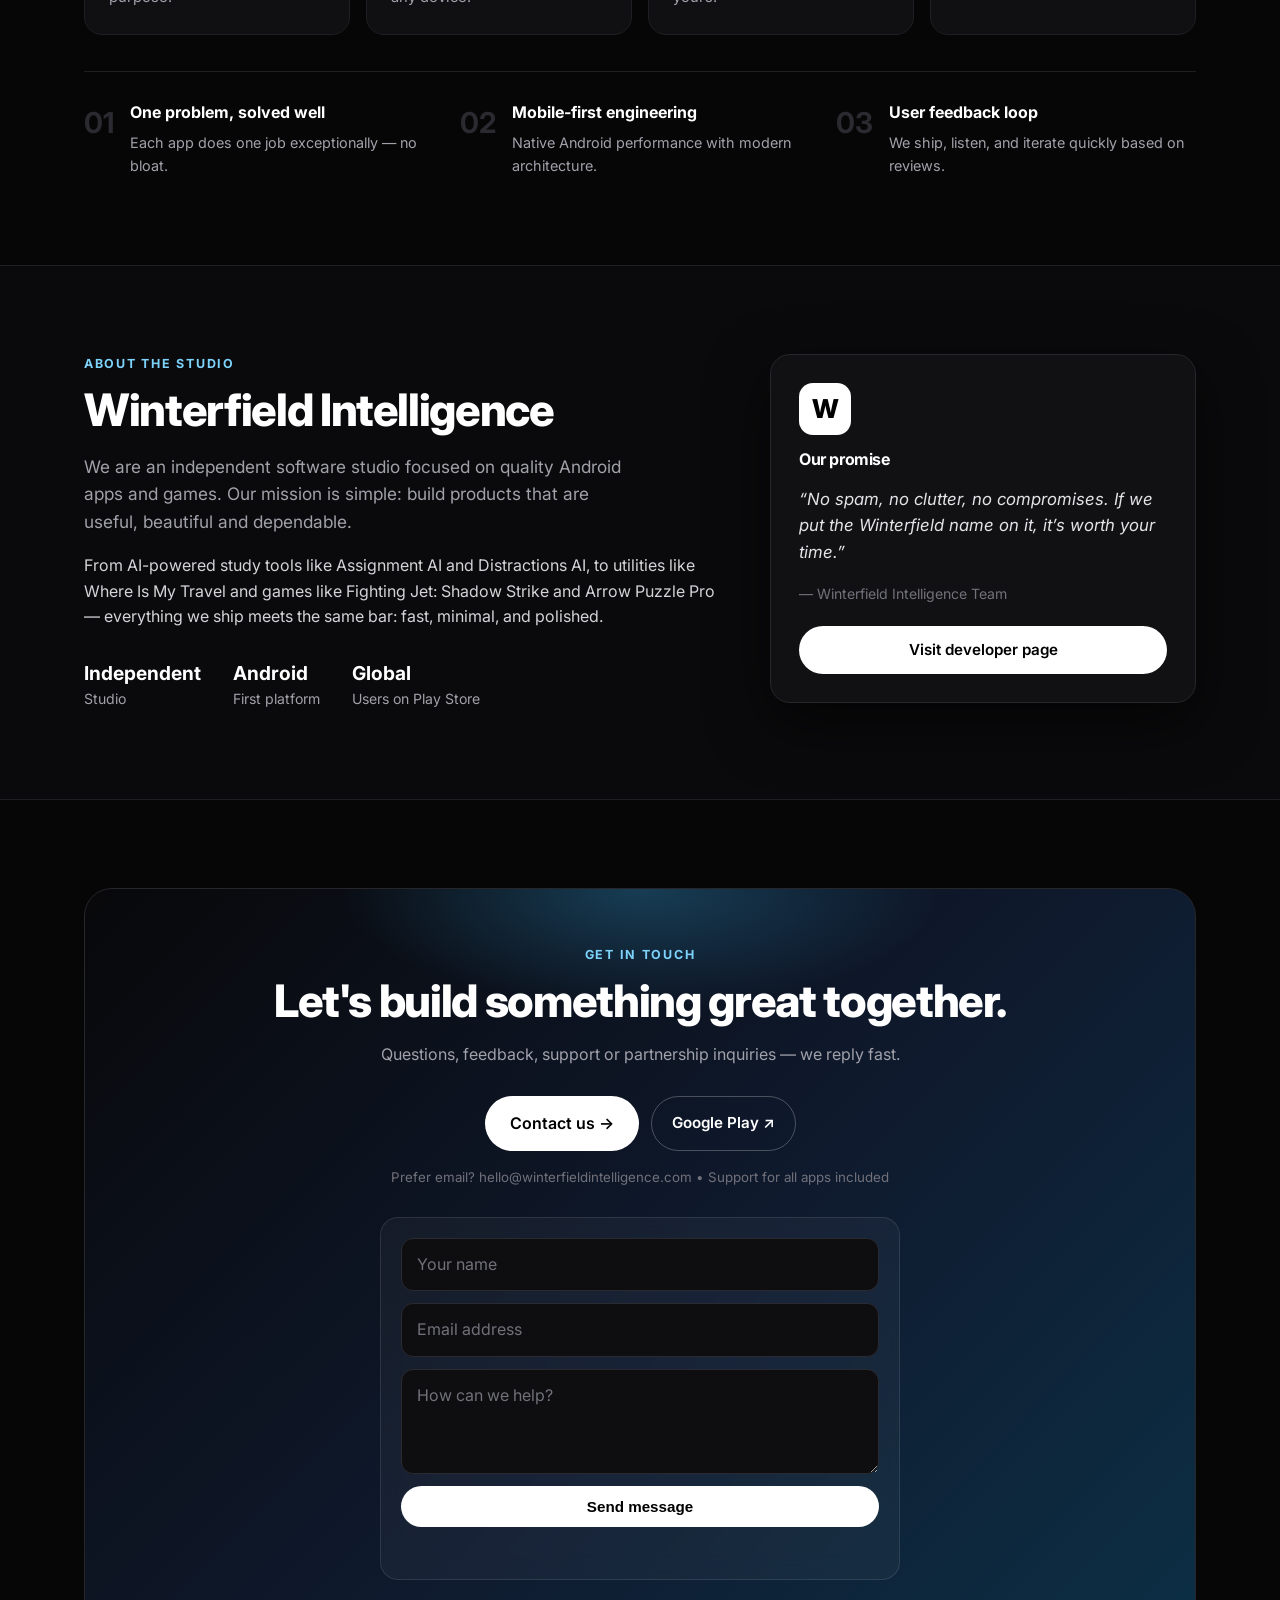
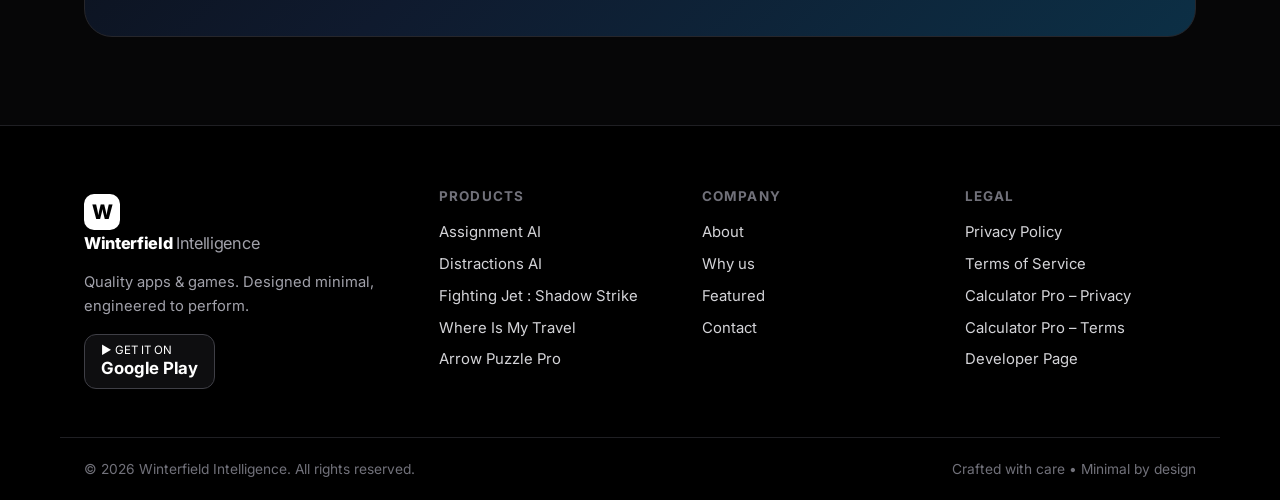
==== commit a53d5f2e: "Update website" ====
--- a/index.html
+++ b/index.html
@@ -362,6 +362,8 @@
         <h6>Legal</h6>
         <a href="#" id="privacyLink">Privacy Policy</a>
         <a href="#" id="termsLink">Terms of Service</a>
+        <a href="constructioncalculatorpro-privacypolicy.html">Calculator Pro – Privacy</a>
+        <a href="constructioncalculatorpro-termsofuse.html">Calculator Pro – Terms</a>
         <a href="https://play.google.com/store/apps/developer?id=Winterfield+Intelligence" target="_blank" rel="noopener">Developer Page</a>
       </div>
     </div>
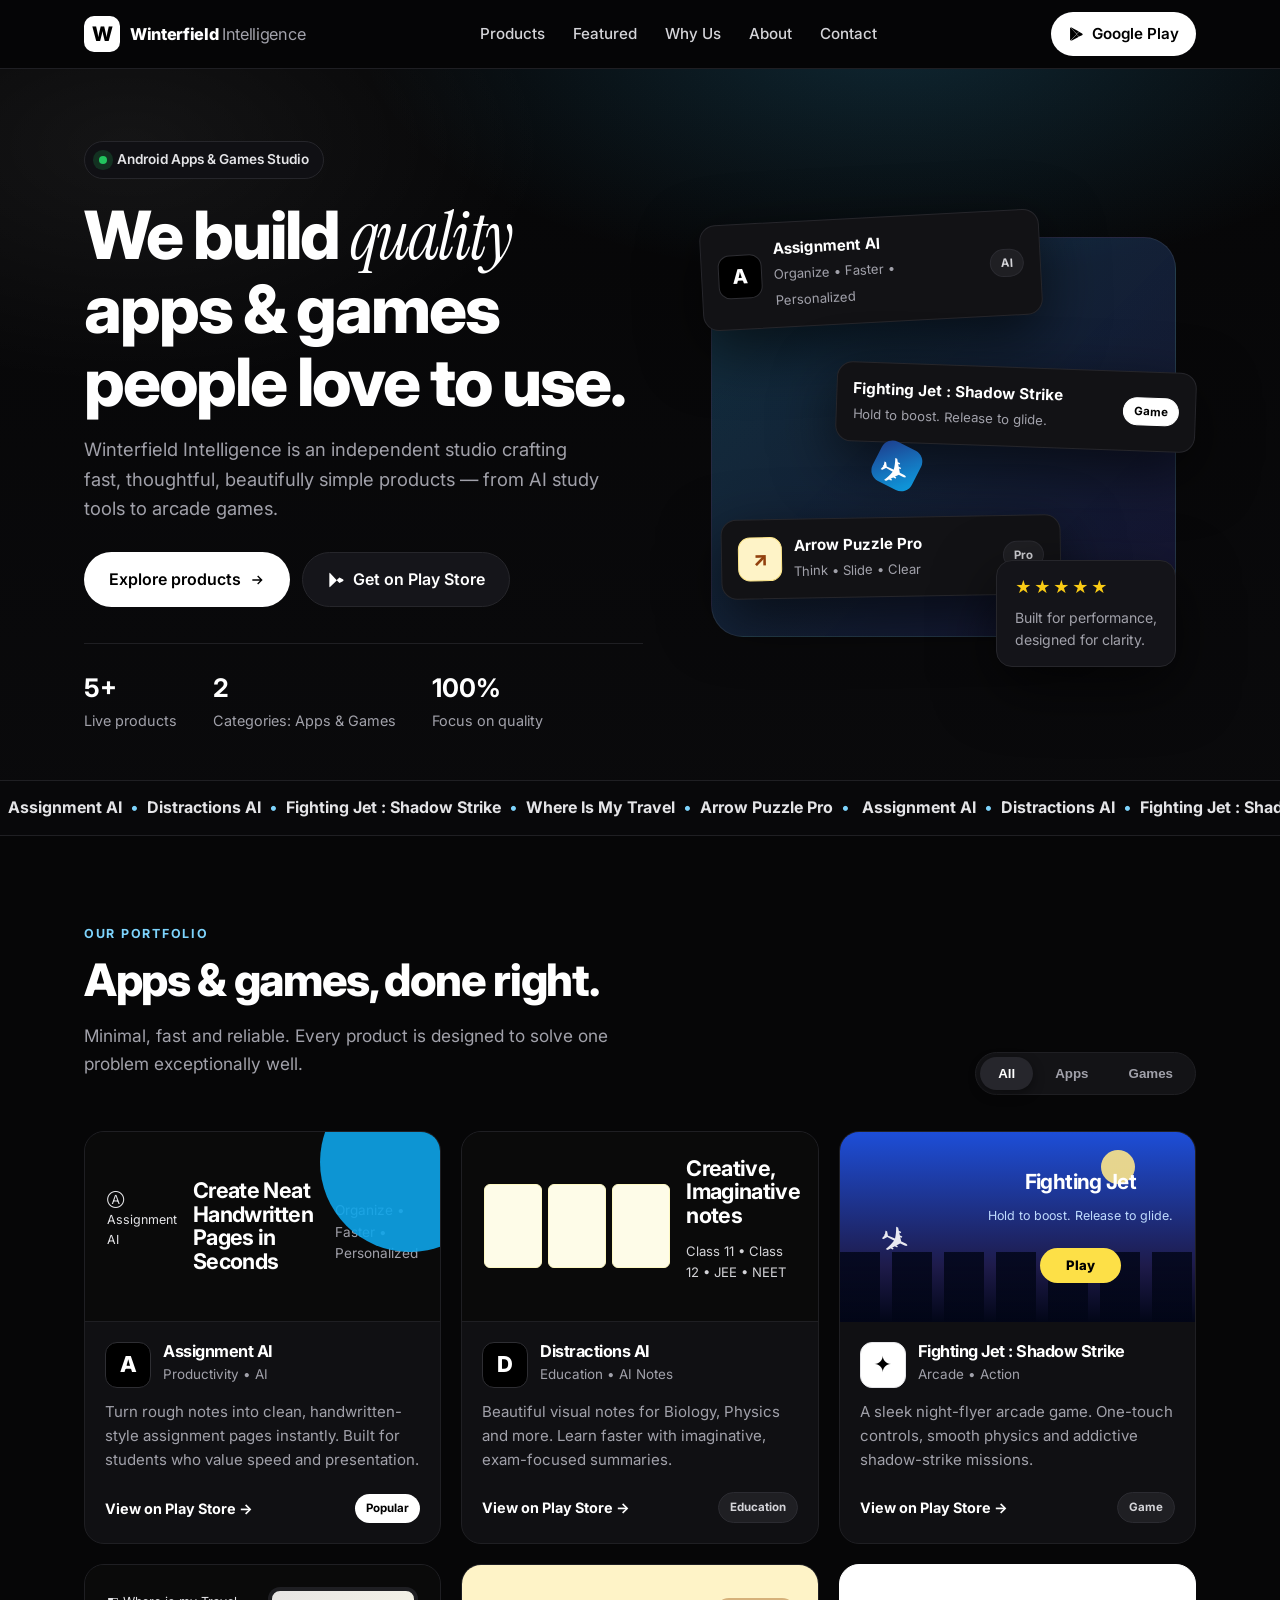
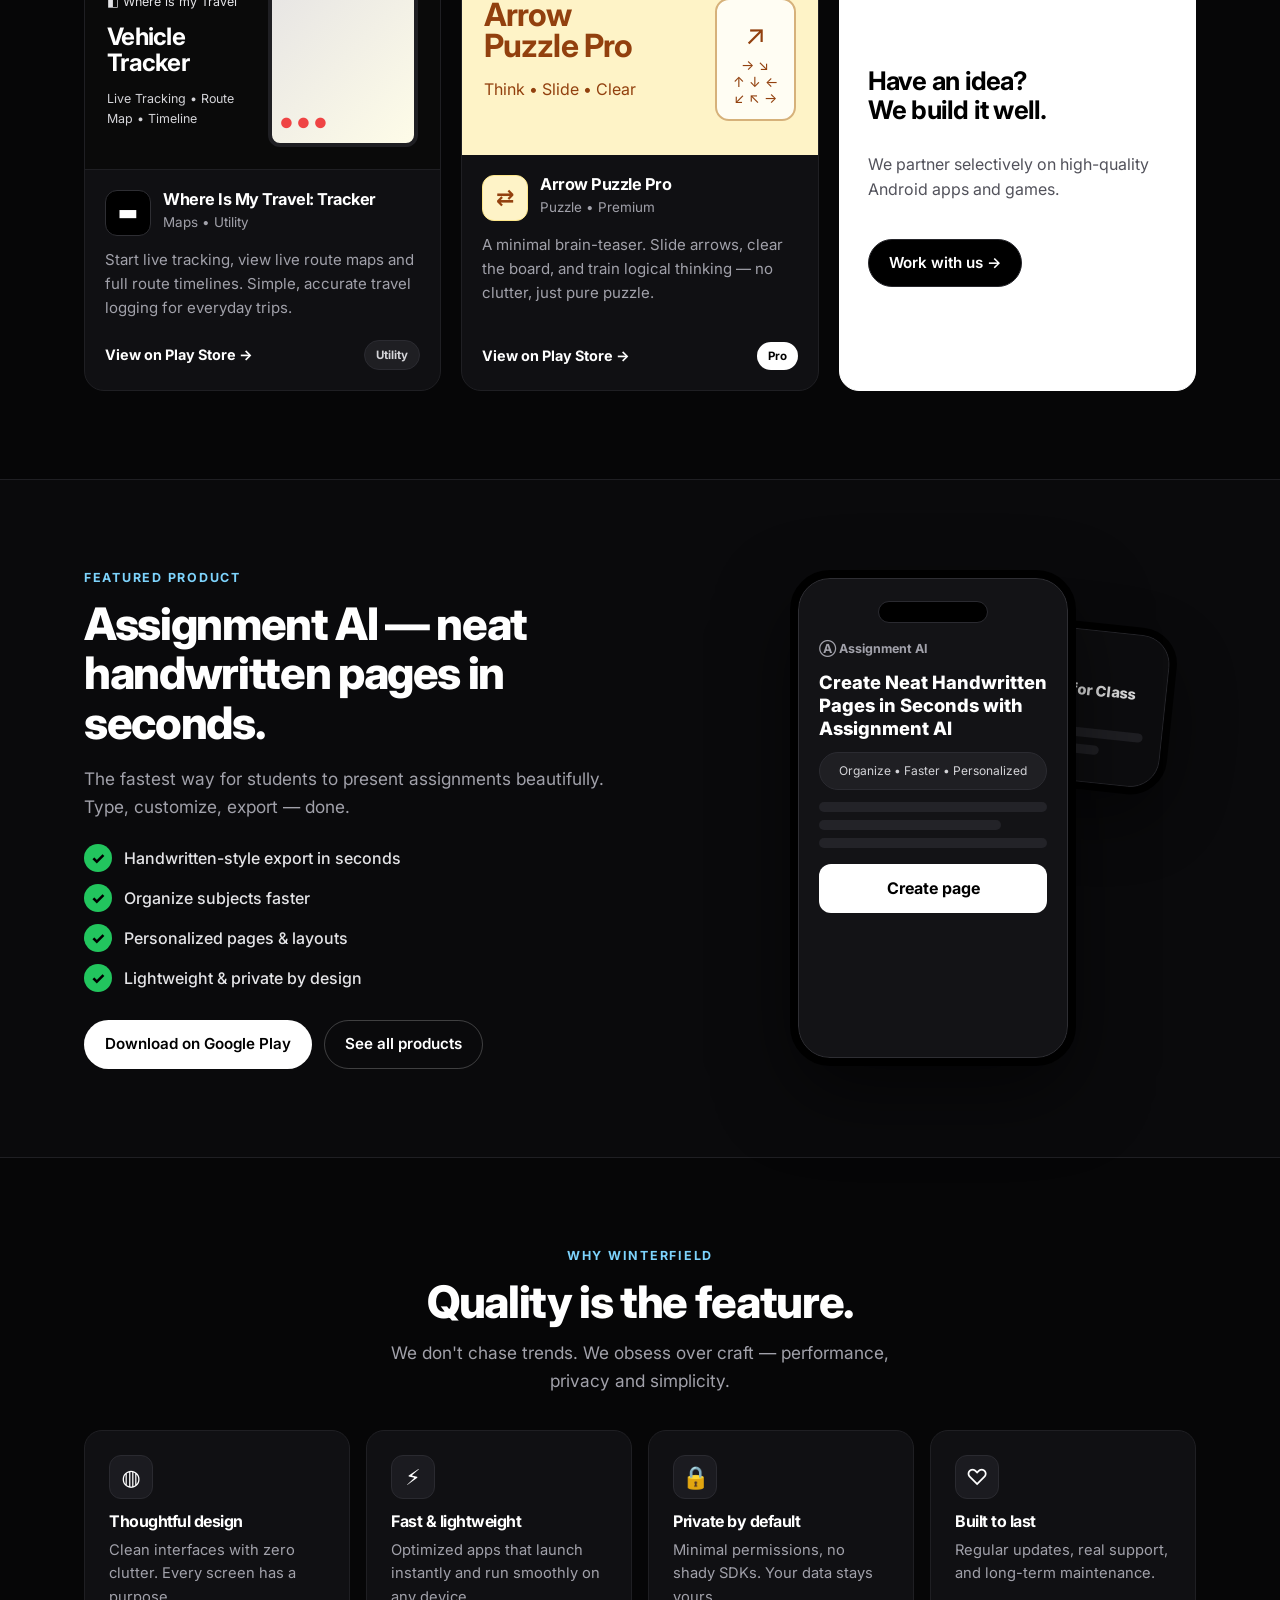
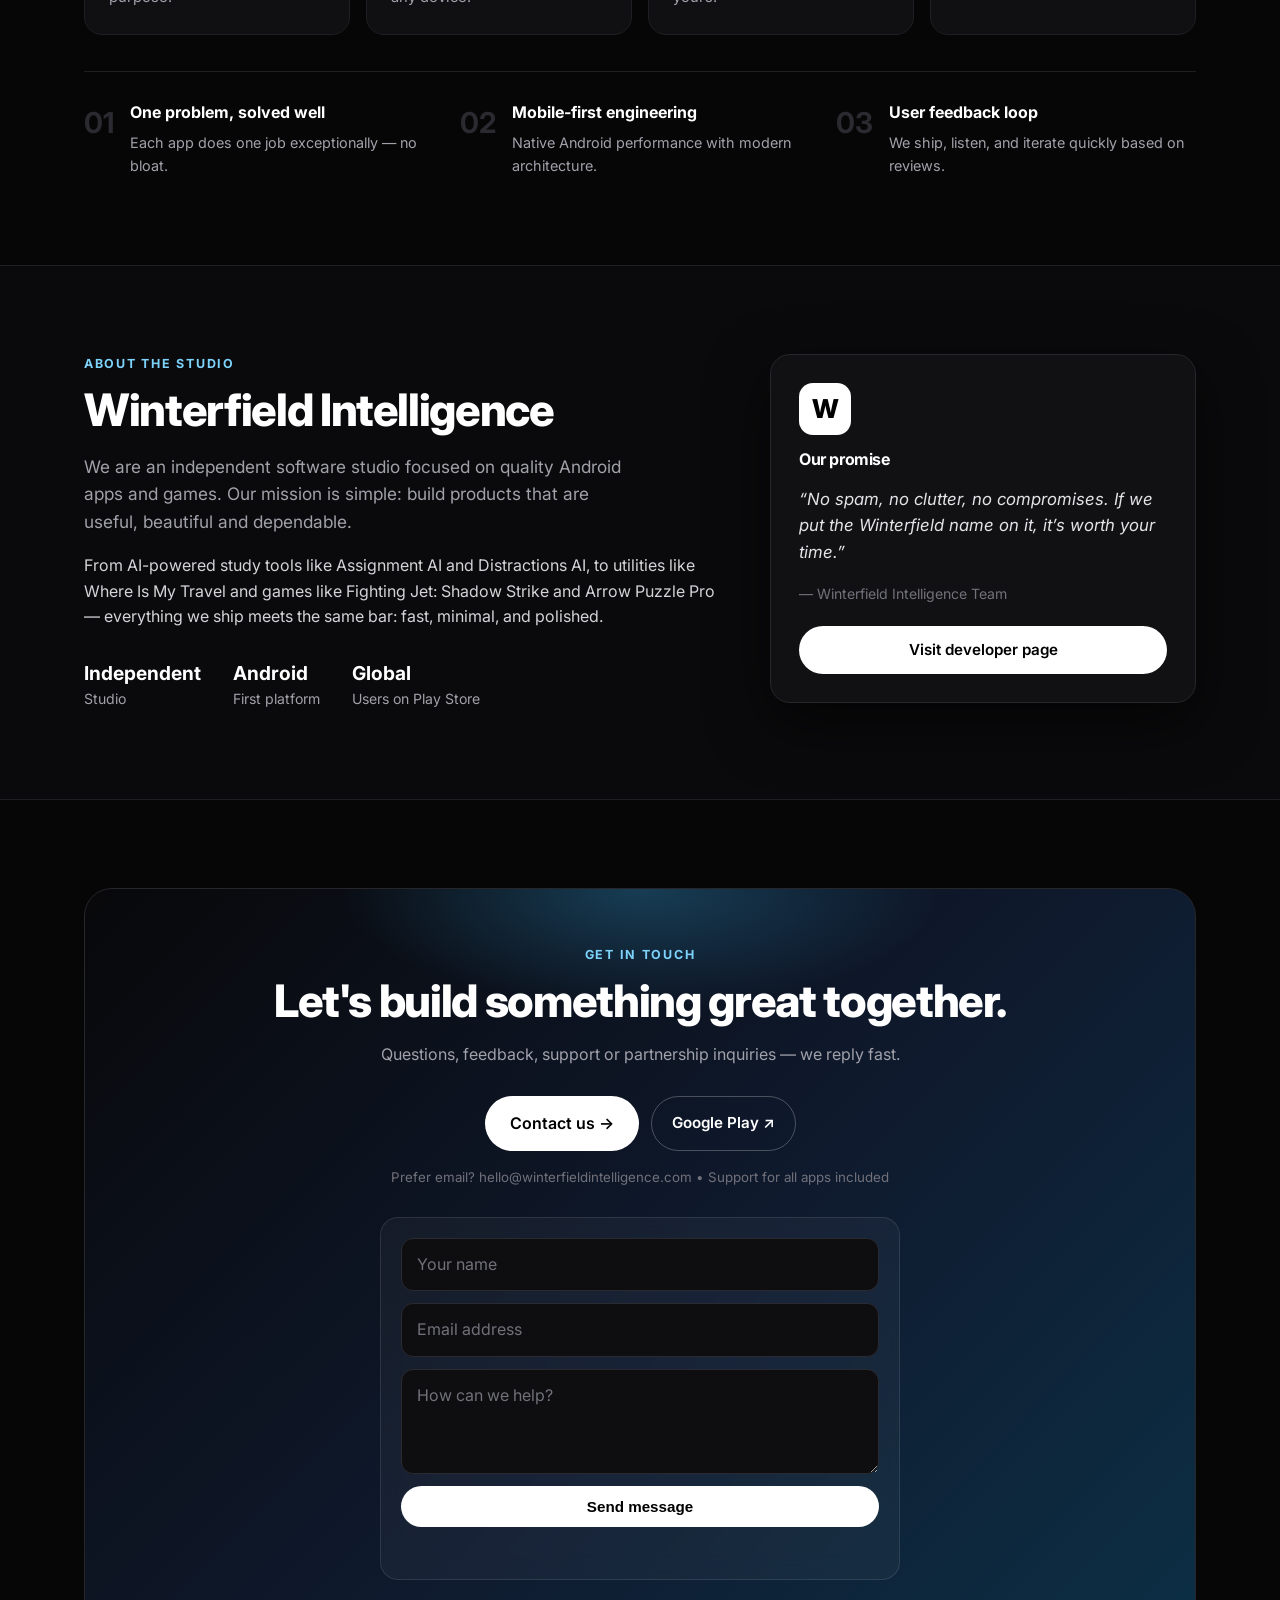
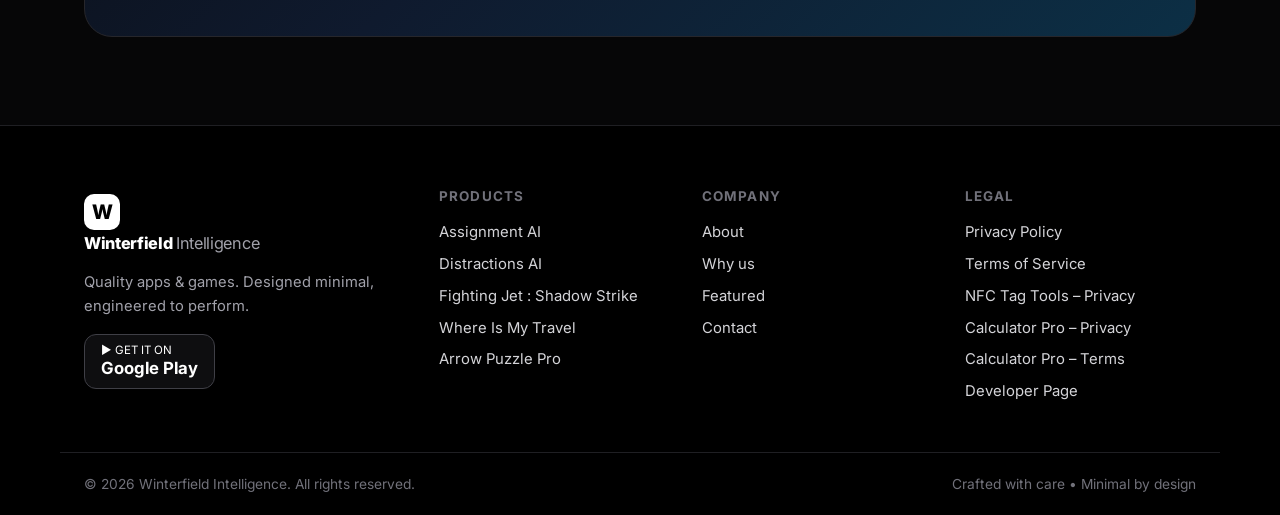
==== commit 869555c5: "Update website" ====
--- a/index.html
+++ b/index.html
@@ -362,6 +362,7 @@
         <h6>Legal</h6>
         <a href="#" id="privacyLink">Privacy Policy</a>
         <a href="#" id="termsLink">Terms of Service</a>
+        <a href="nfctagtools-privacypolicy.html">NFC Tag Tools – Privacy</a>
         <a href="constructioncalculatorpro-privacypolicy.html">Calculator Pro – Privacy</a>
         <a href="constructioncalculatorpro-termsofuse.html">Calculator Pro – Terms</a>
         <a href="https://play.google.com/store/apps/developer?id=Winterfield+Intelligence" target="_blank" rel="noopener">Developer Page</a>
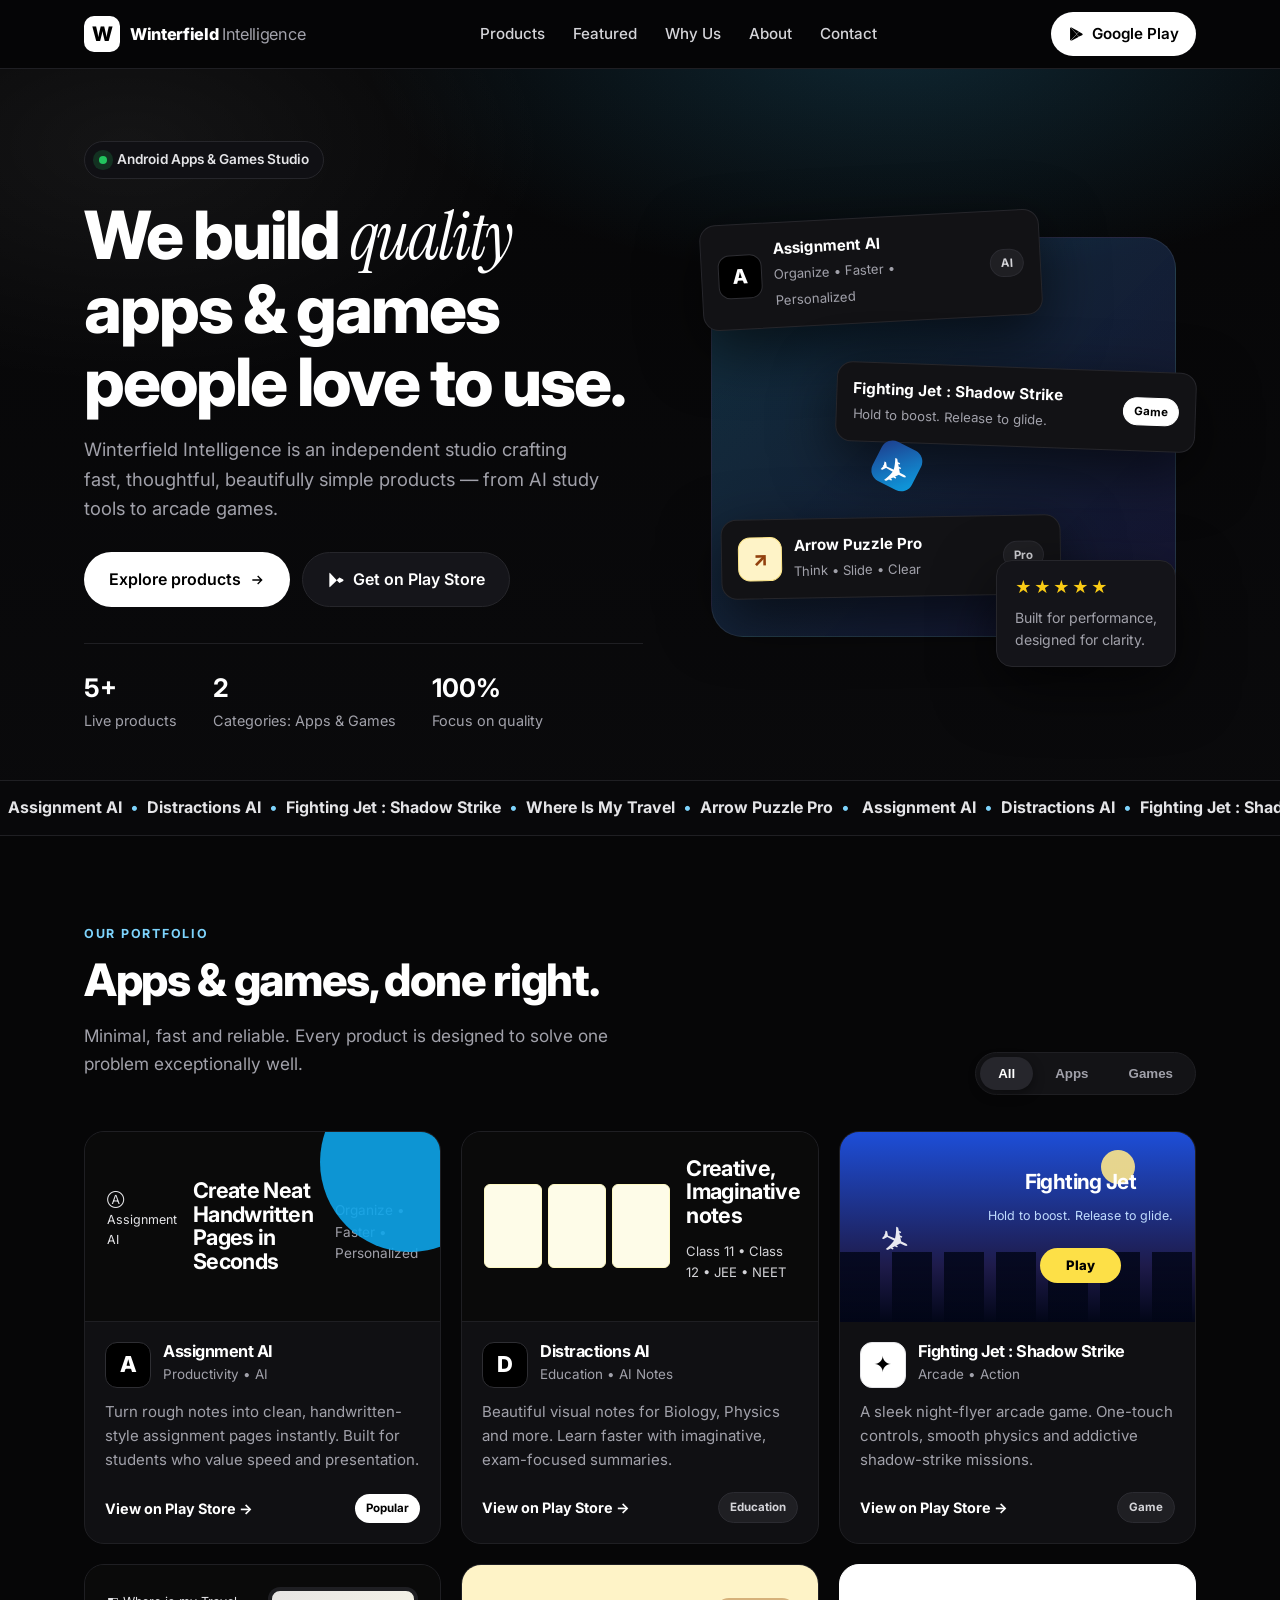
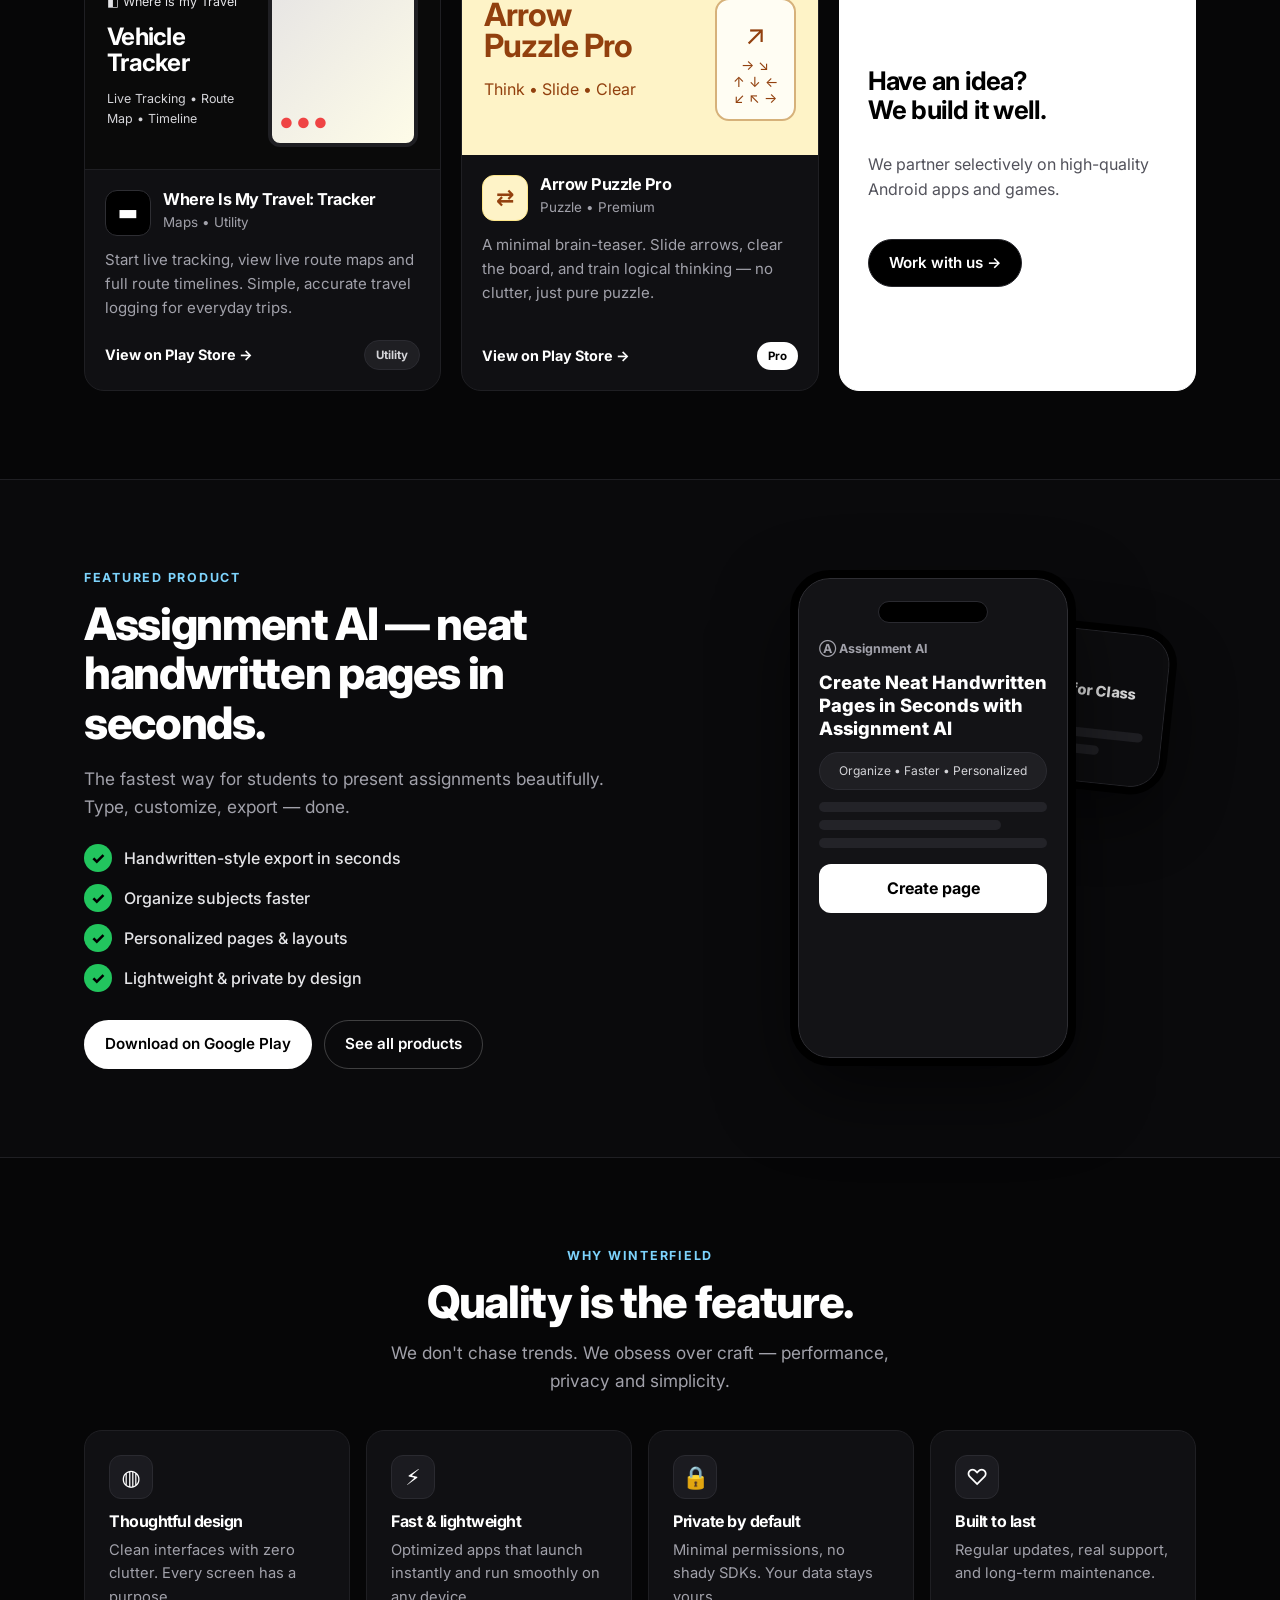
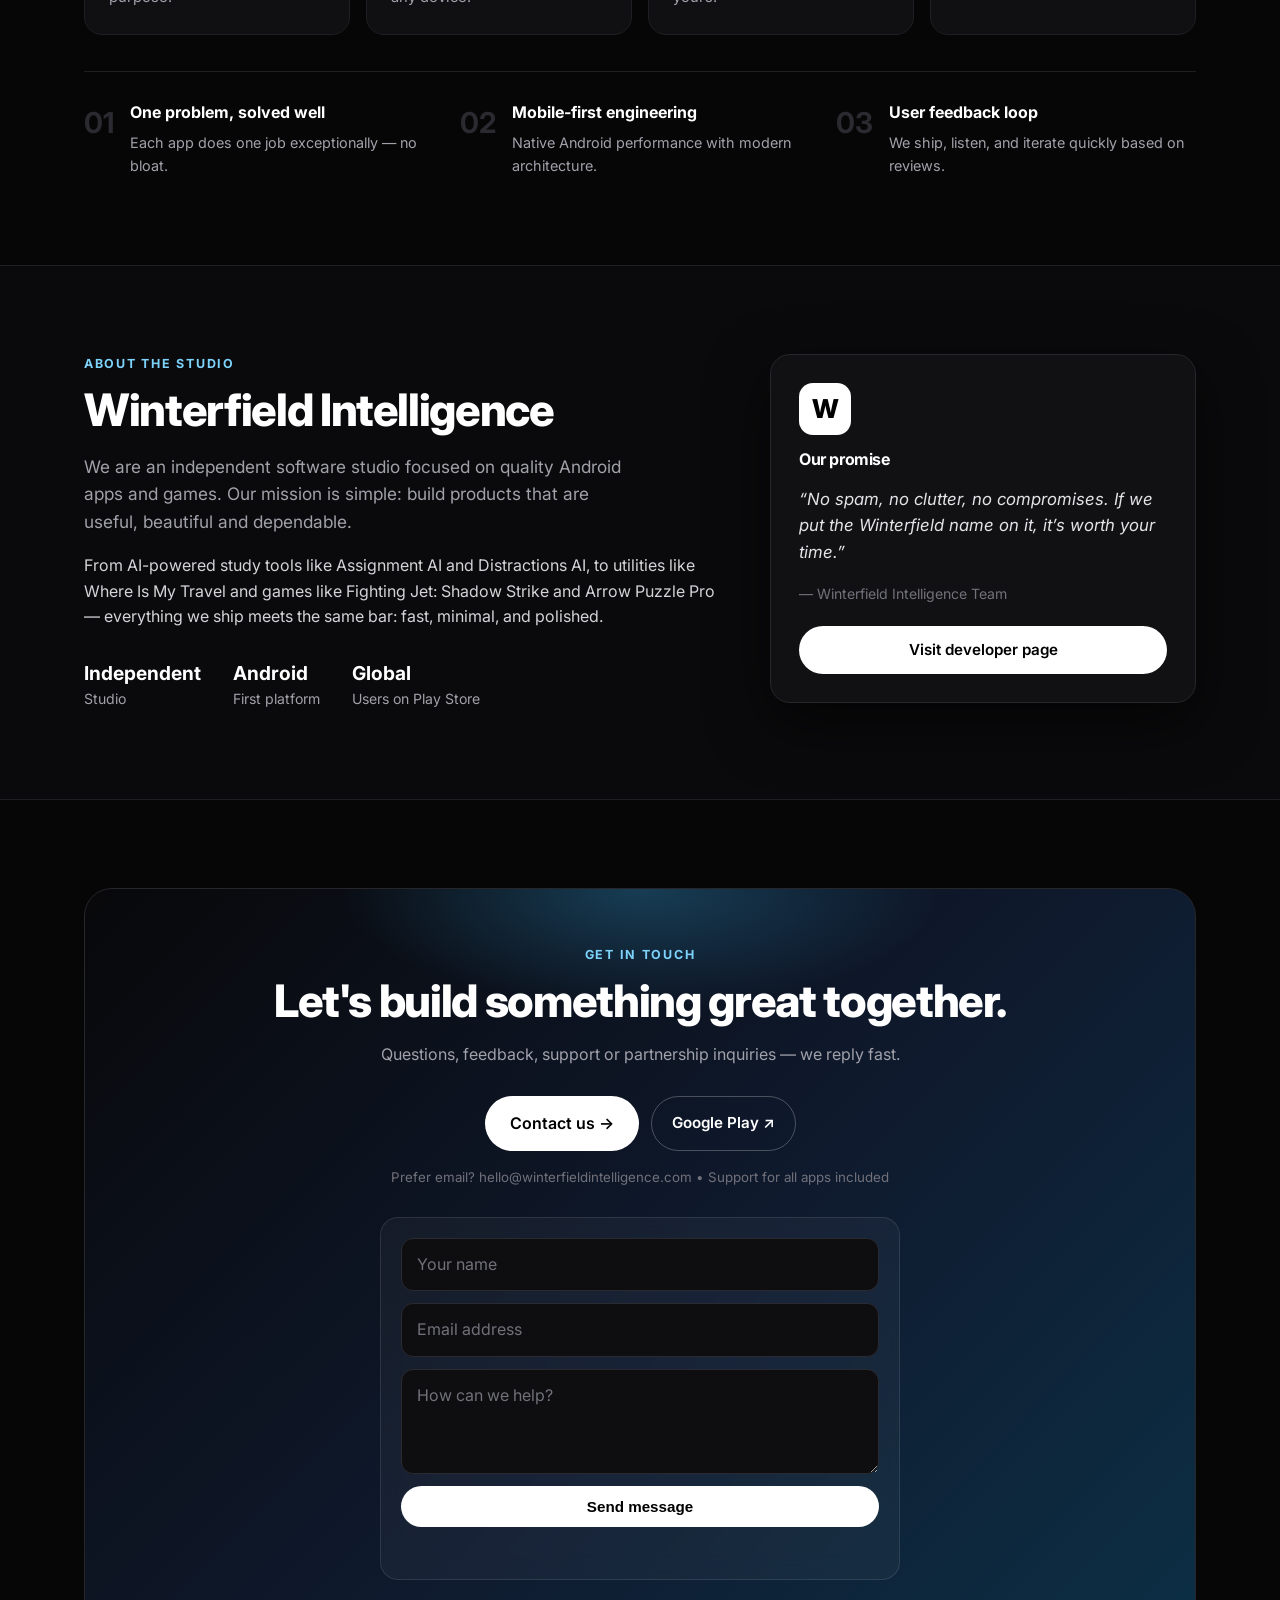
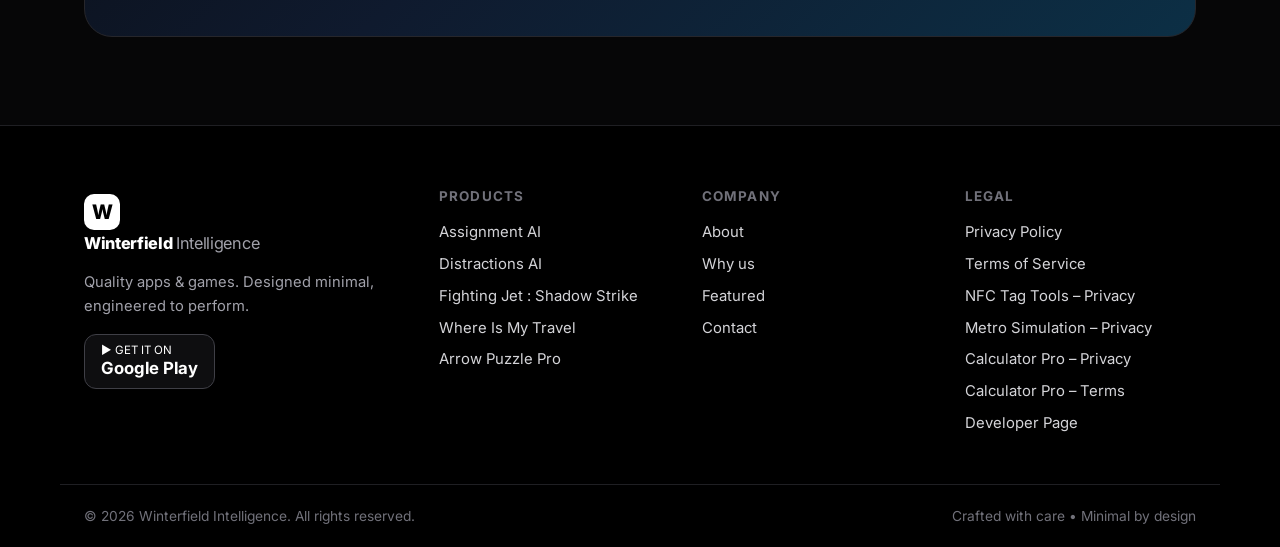
==== commit 55503058: "Update website" ====
--- a/index.html
+++ b/index.html
@@ -363,6 +363,7 @@
         <a href="#" id="privacyLink">Privacy Policy</a>
         <a href="#" id="termsLink">Terms of Service</a>
         <a href="nfctagtools-privacypolicy.html">NFC Tag Tools – Privacy</a>
+        <a href="minimetrosimulation-privacypolicy.html">Metro Simulation – Privacy</a>
         <a href="constructioncalculatorpro-privacypolicy.html">Calculator Pro – Privacy</a>
         <a href="constructioncalculatorpro-termsofuse.html">Calculator Pro – Terms</a>
         <a href="https://play.google.com/store/apps/developer?id=Winterfield+Intelligence" target="_blank" rel="noopener">Developer Page</a>
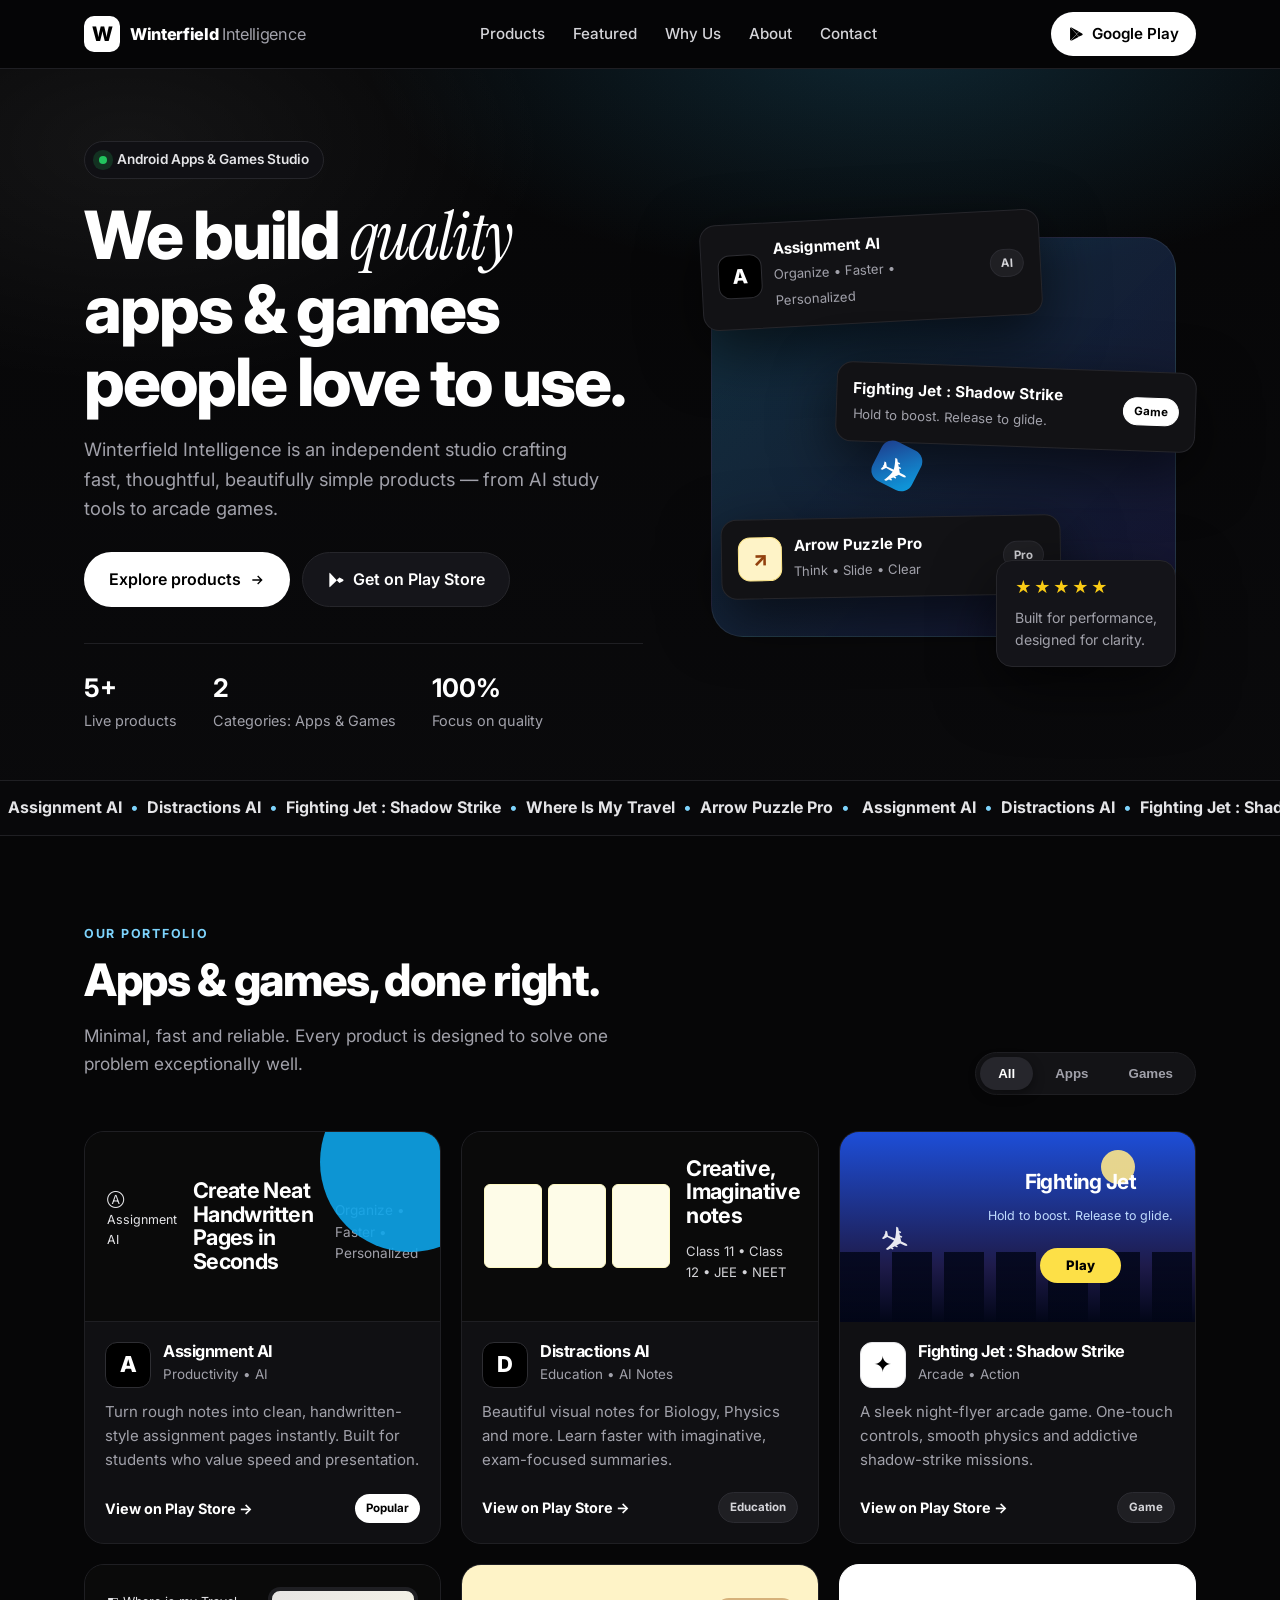
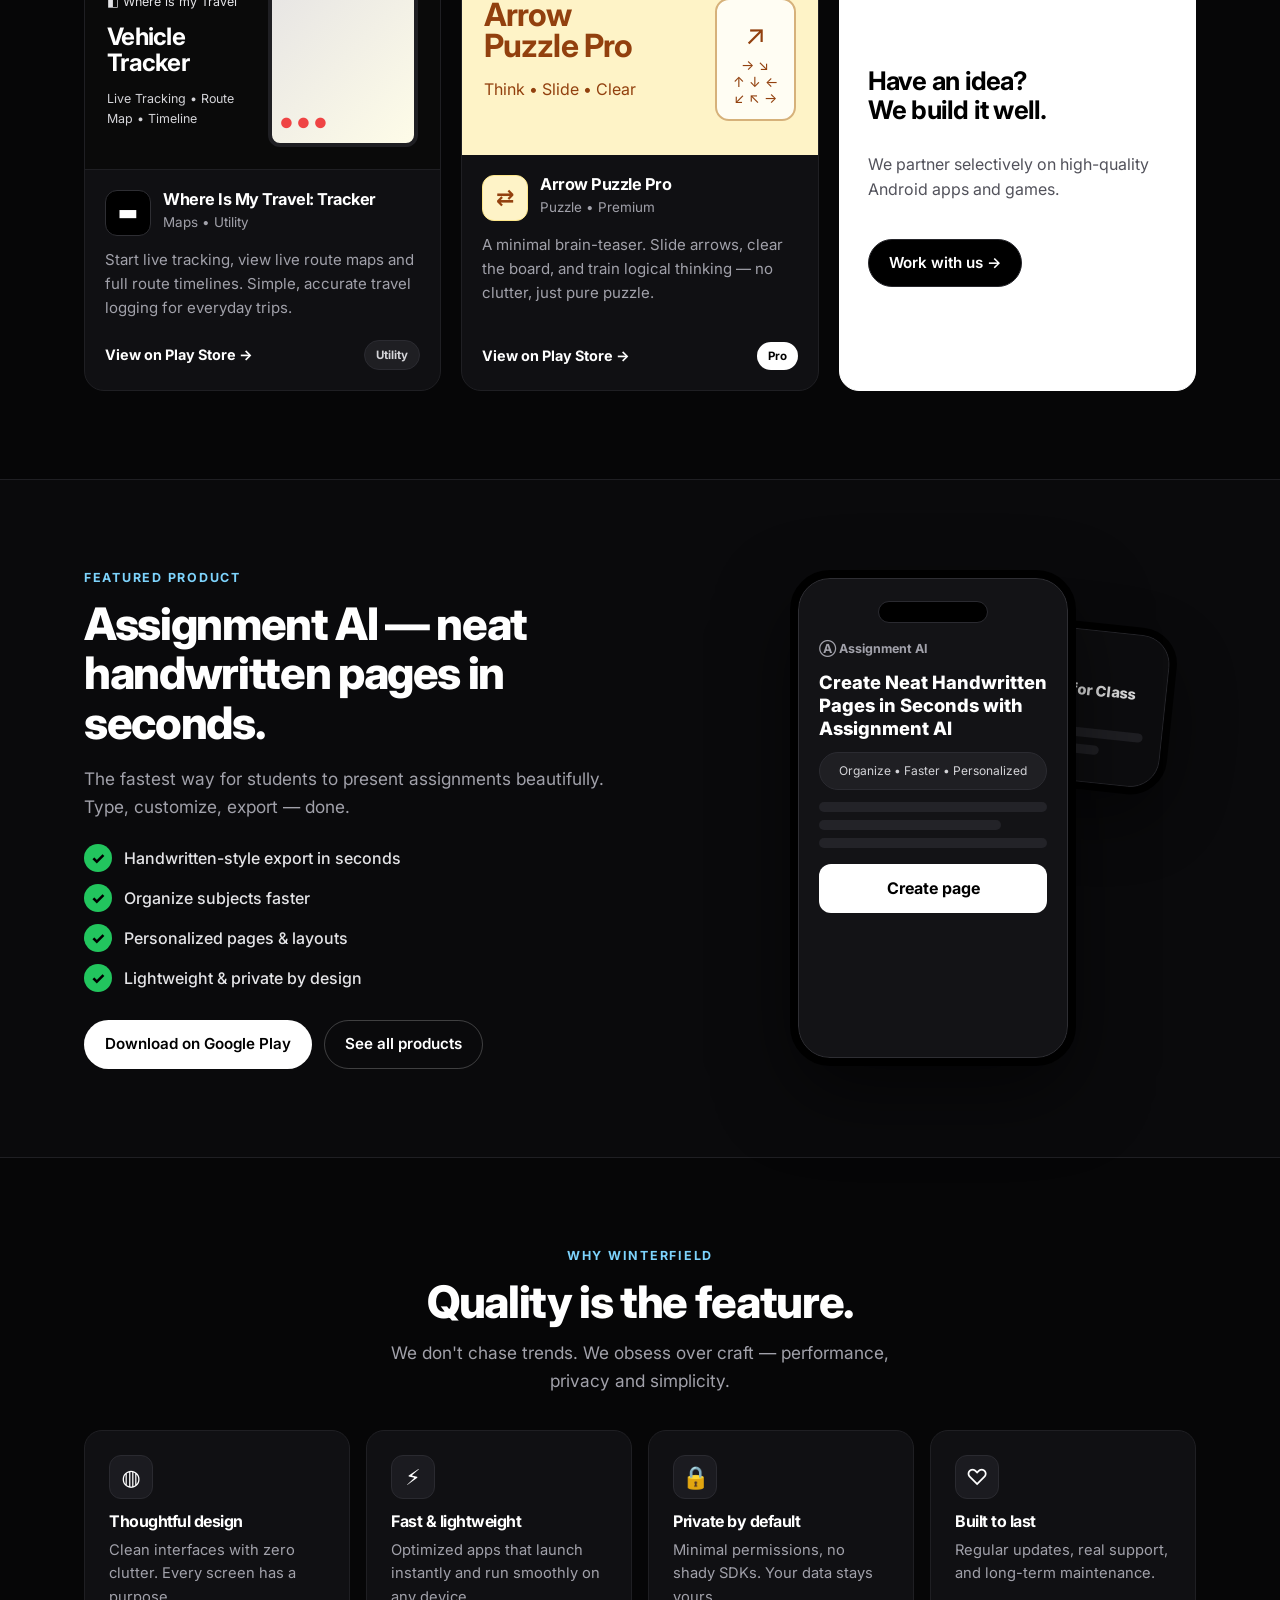
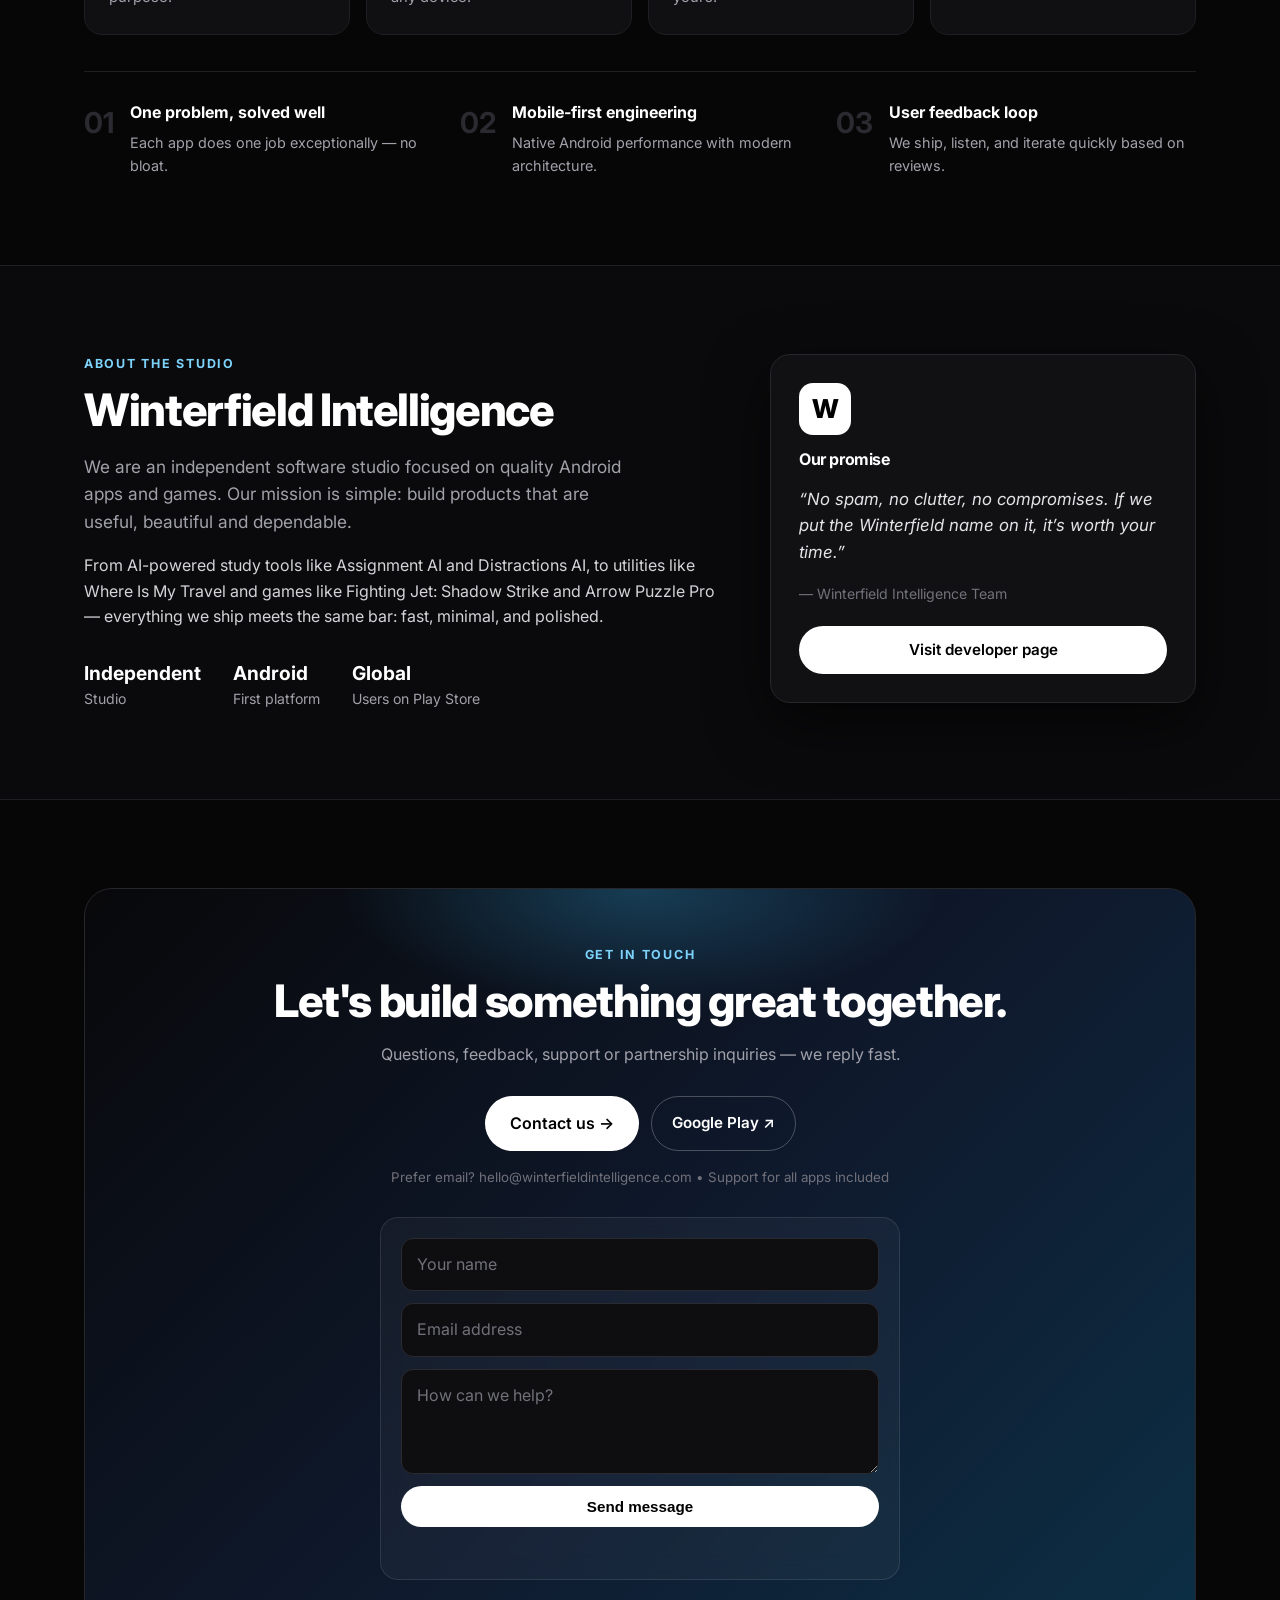
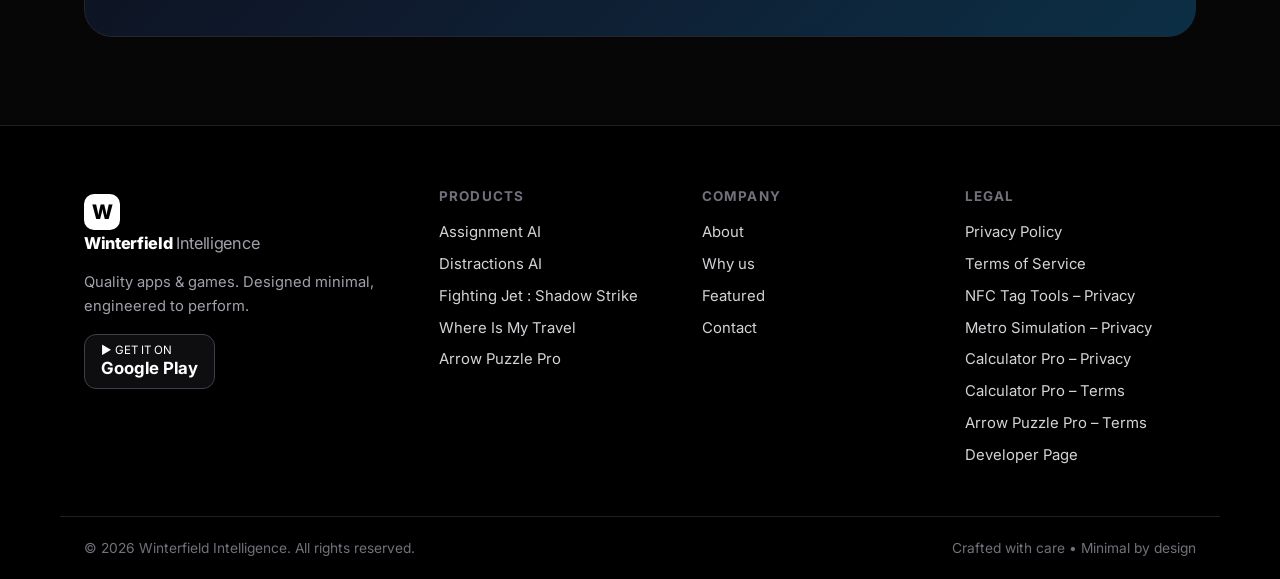
==== commit 170e1505: "Update Arrow Puzzle Pro terms for paid app and trader status" ====
--- a/index.html
+++ b/index.html
@@ -366,6 +366,7 @@
         <a href="minimetrosimulation-privacypolicy.html">Metro Simulation – Privacy</a>
         <a href="constructioncalculatorpro-privacypolicy.html">Calculator Pro – Privacy</a>
         <a href="constructioncalculatorpro-termsofuse.html">Calculator Pro – Terms</a>
+        <a href="arrowpuzzlepro-termsofuse.html">Arrow Puzzle Pro – Terms</a>
         <a href="https://play.google.com/store/apps/developer?id=Winterfield+Intelligence" target="_blank" rel="noopener">Developer Page</a>
       </div>
     </div>
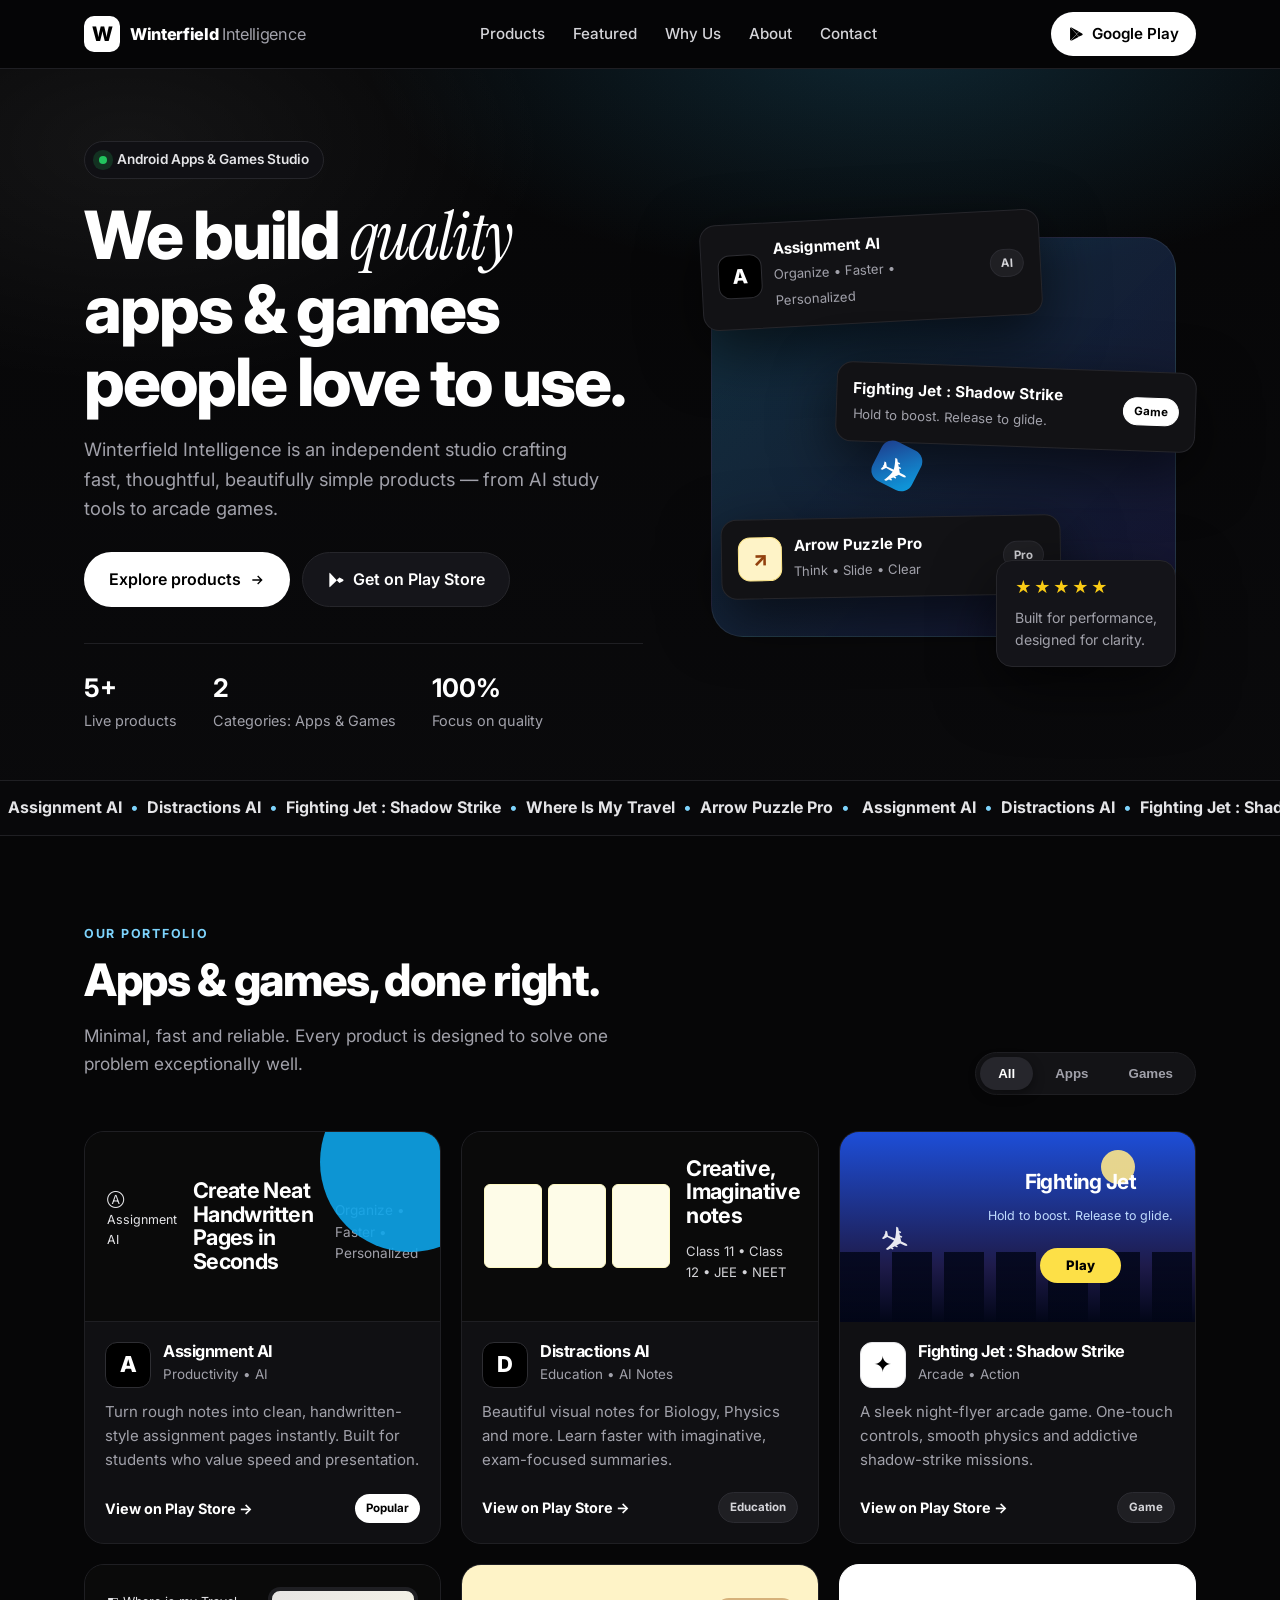
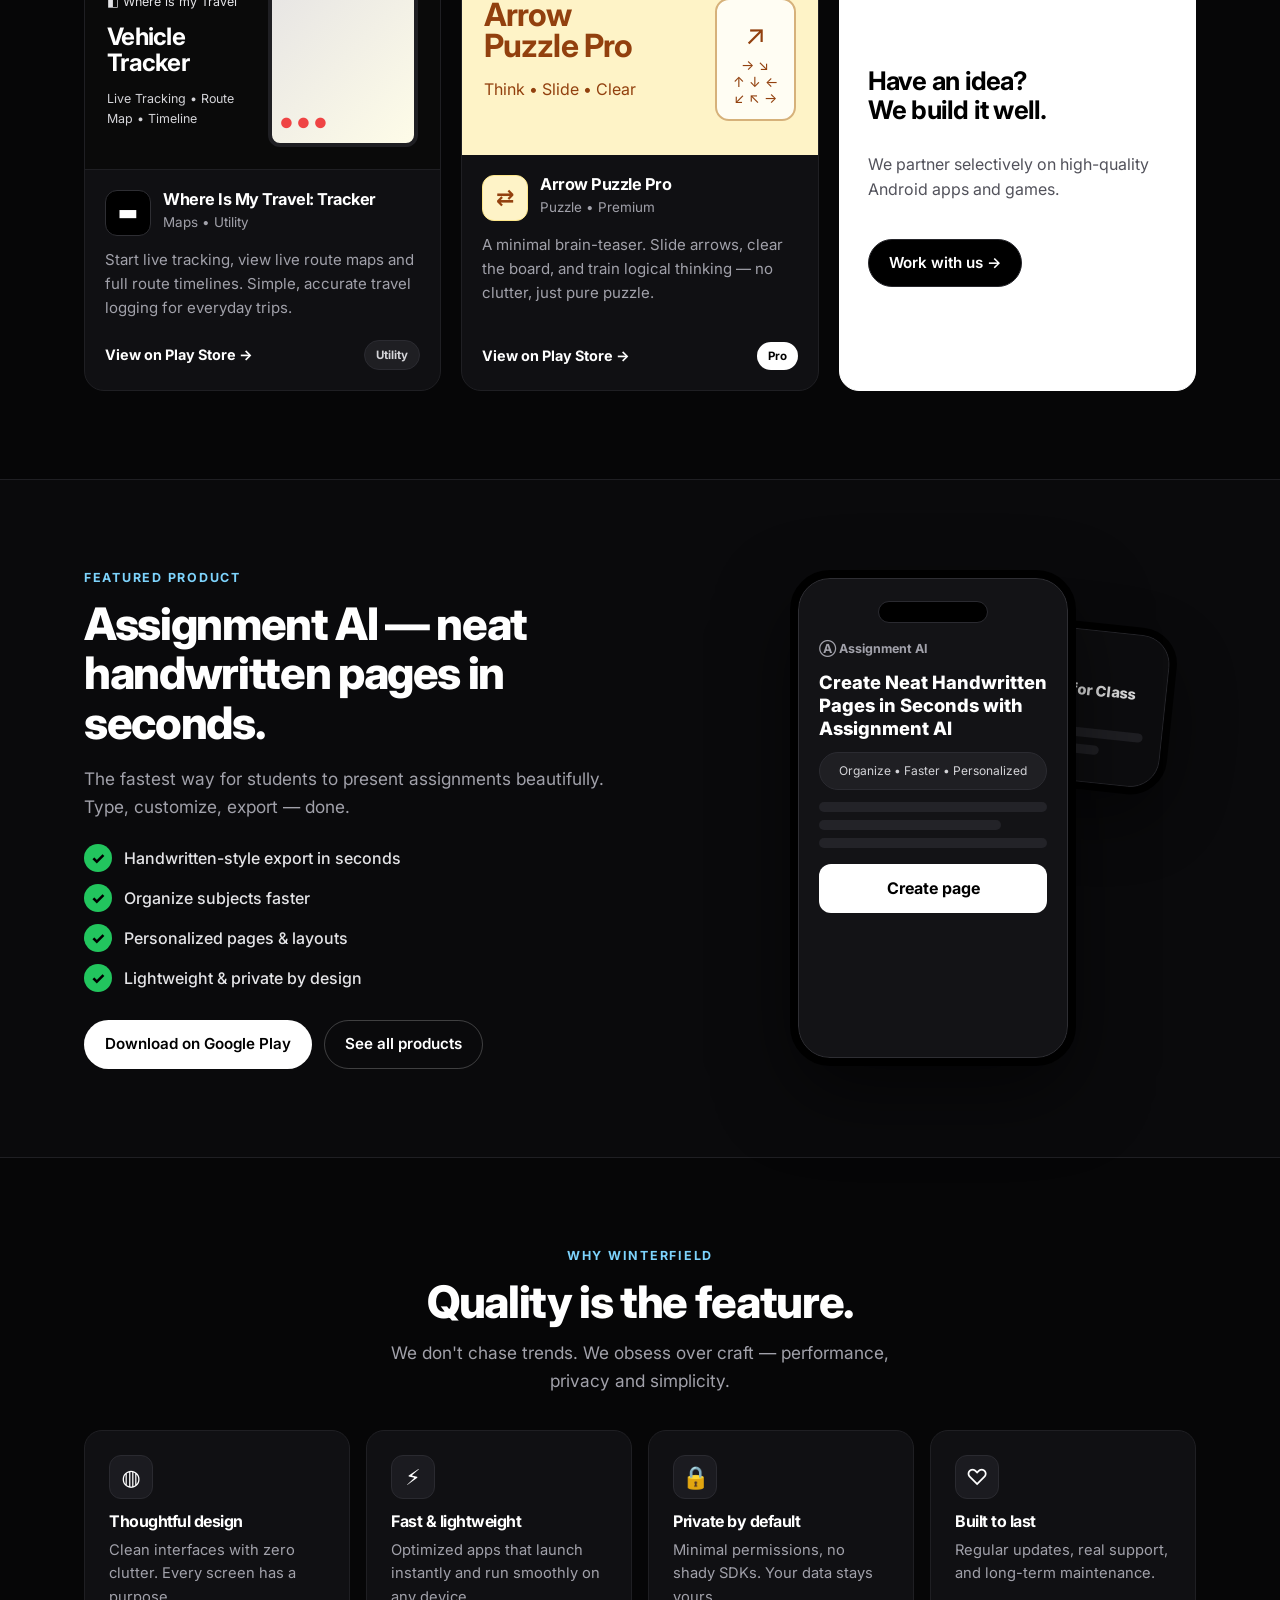
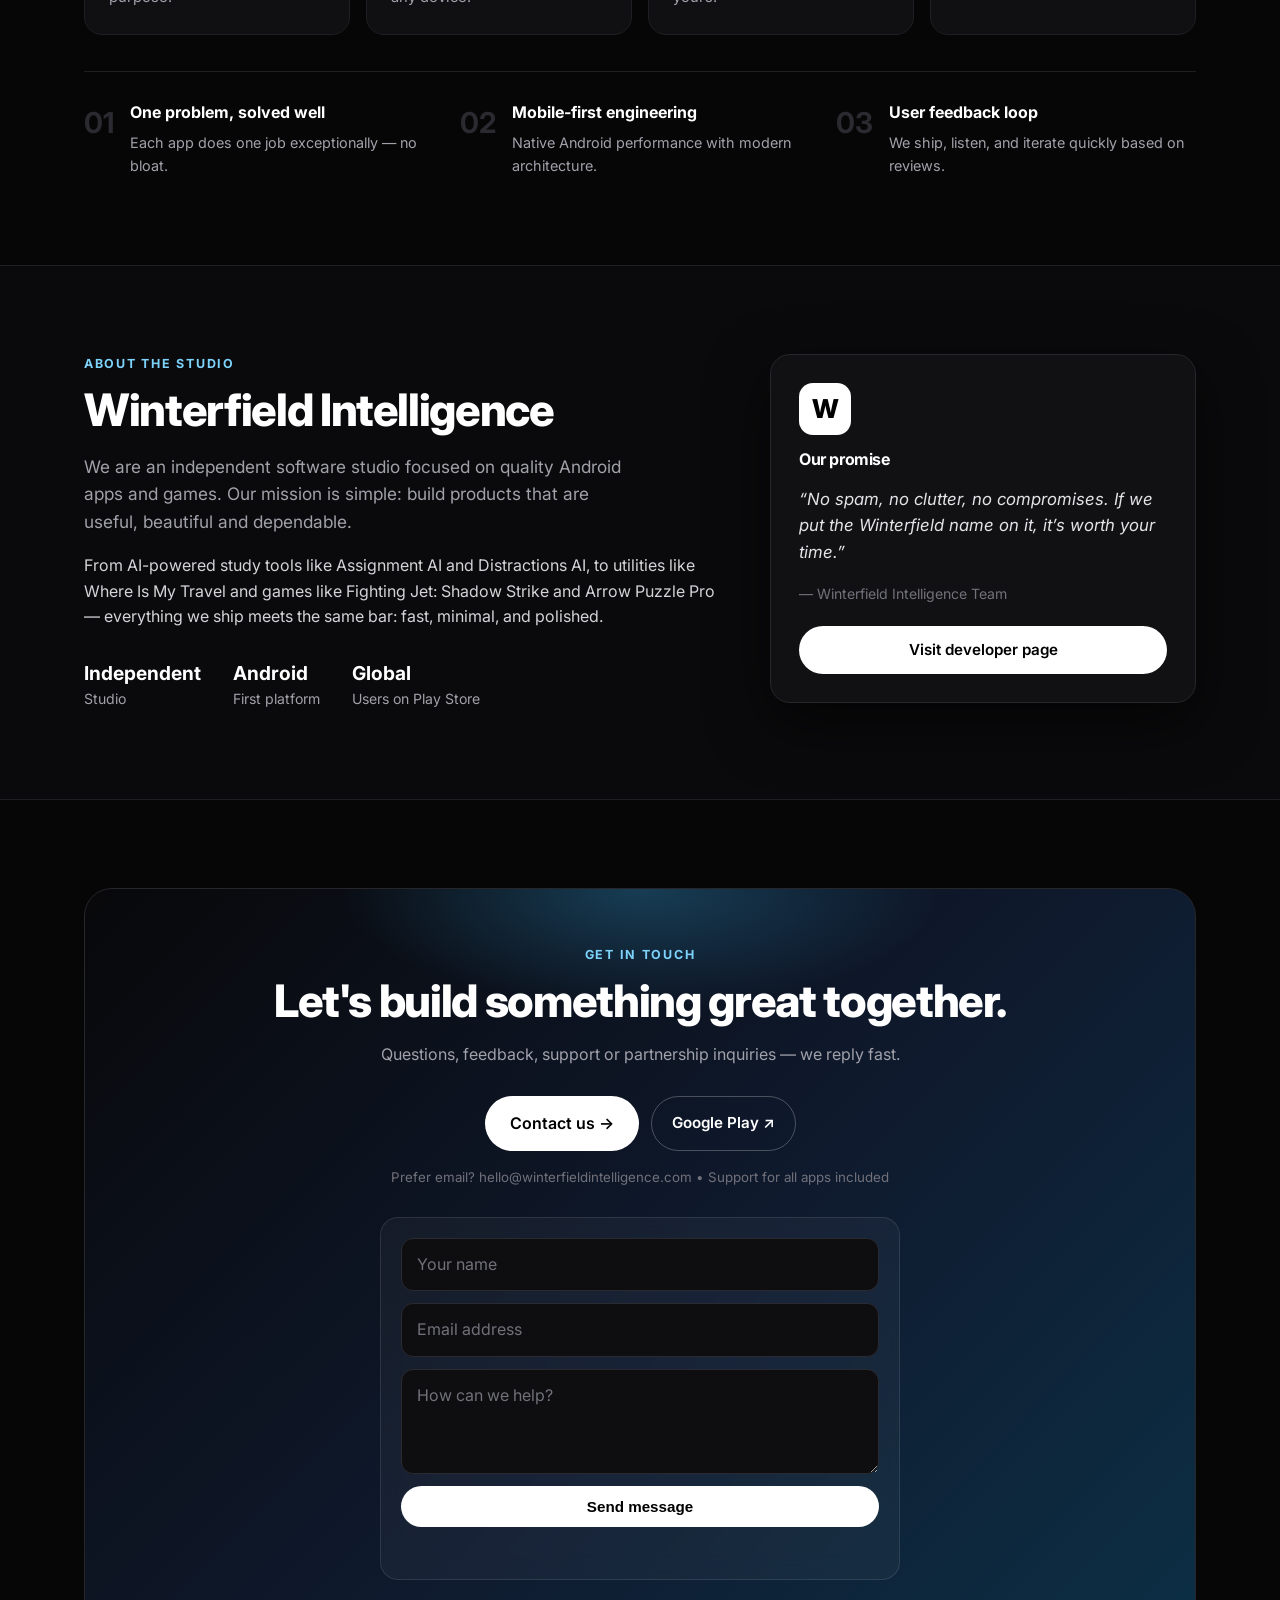
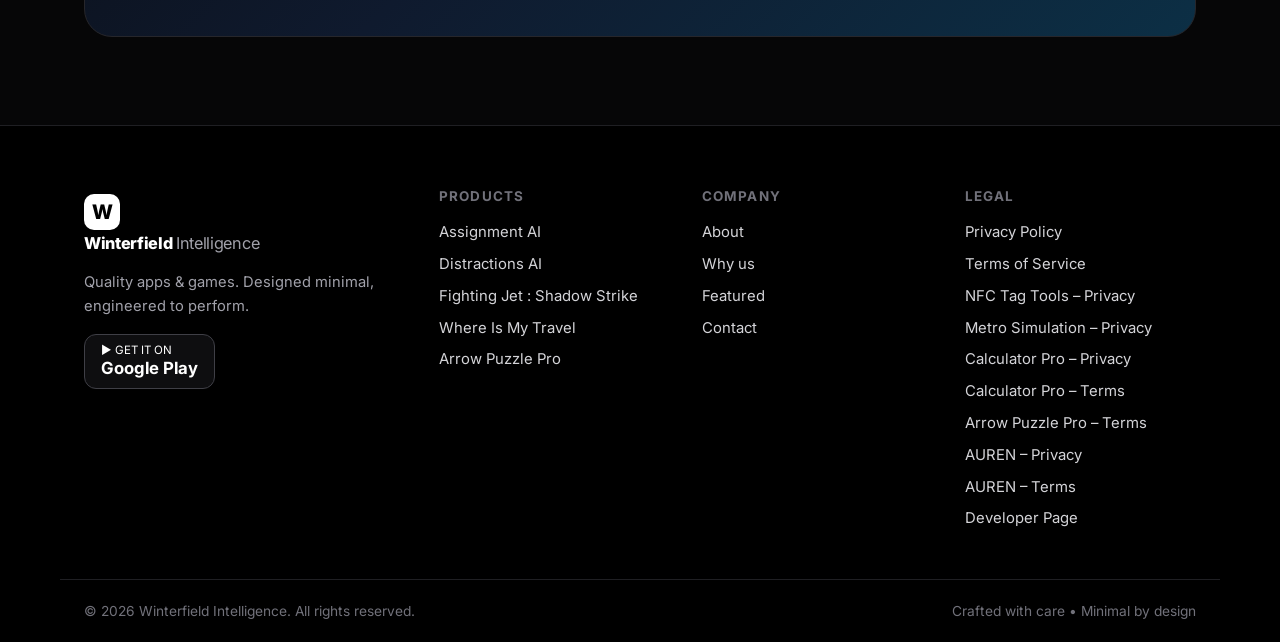
==== commit 5729de23: "Add AUREN privacy policy and terms of use (paid app, trader status applies)" ====
--- a/index.html
+++ b/index.html
@@ -367,6 +367,8 @@
         <a href="constructioncalculatorpro-privacypolicy.html">Calculator Pro – Privacy</a>
         <a href="constructioncalculatorpro-termsofuse.html">Calculator Pro – Terms</a>
         <a href="arrowpuzzlepro-termsofuse.html">Arrow Puzzle Pro – Terms</a>
+        <a href="auren-privacypolicy.html">AUREN – Privacy</a>
+        <a href="auren-termsofuse.html">AUREN – Terms</a>
         <a href="https://play.google.com/store/apps/developer?id=Winterfield+Intelligence" target="_blank" rel="noopener">Developer Page</a>
       </div>
     </div>
